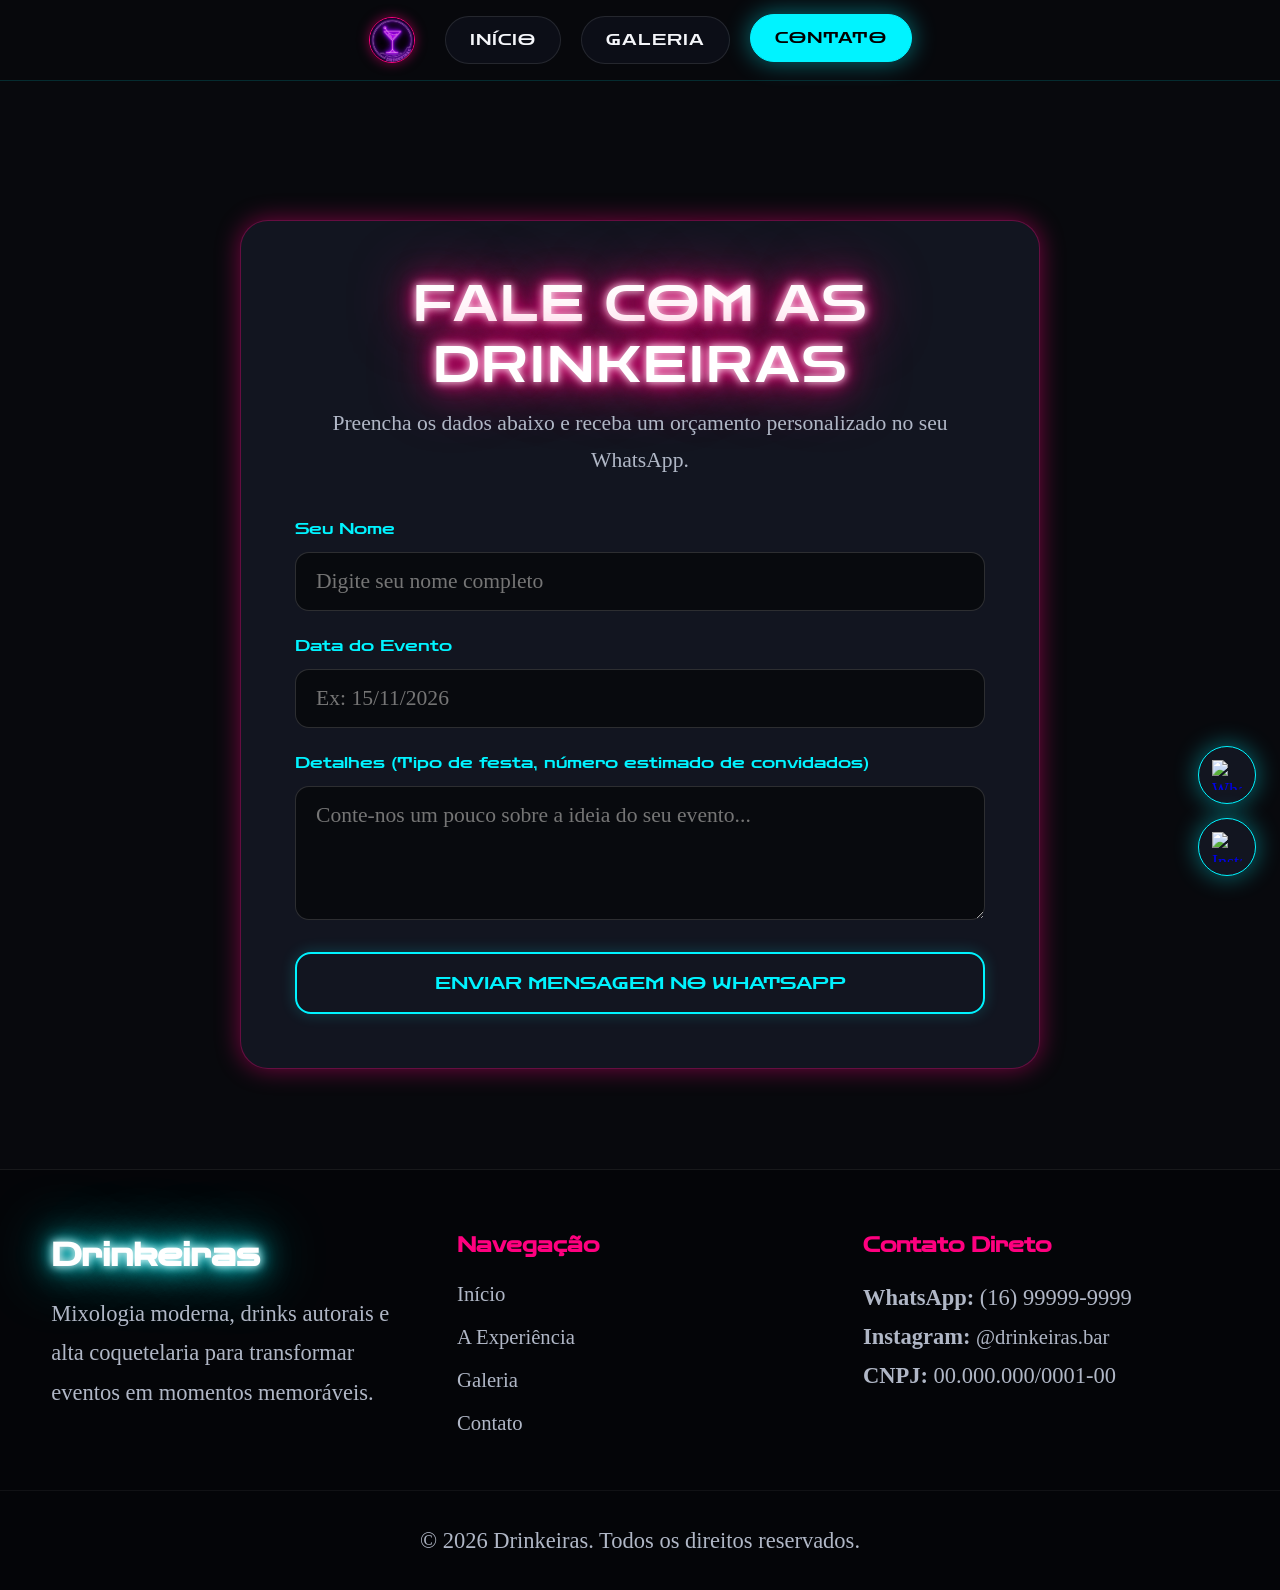
==== contato.html @ 31478d4f "v1" ====
<!DOCTYPE html>
<html lang="pt-BR">
<head>
  <meta charset="UTF-8" />
  <meta name="viewport" content="width=device-width, initial-scale=1.0" />
  <title>Contato | Drinkeiras</title>

  <!-- Google Fonts: Zen Dots + Outfit -->
  <link rel="preconnect" href="https://fonts.googleapis.com">
  <link rel="preconnect" href="https://fonts.gstatic.com" crossorigin>
  <link href="https://fonts.googleapis.com/css2?family=Outfit:wght@300;400;500;600;700;800;900&family=Zen+Dots&display=swap" rel="stylesheet">

  <link rel="stylesheet" href="style.css" />
</head>

<body class="contato-page">

<!-- NAVEGAÇÃO SUPERIOR COM LOGO -->
  <nav class="top-nav">
    <div class="nav-container">
      <a href="index.html#topo" class="nav-logo">
        <img src="images/logo.jpeg" alt="Logo Drinkeiras" class="logo-img-nav">
      </a>
      <a href="index.html#topo" class="nav-btn">Início</a>
      <a href="index.html#galeria" class="nav-btn">Galeria</a>
      <a href="contato.html" class="nav-btn active nav-btn-highlight">Contato</a>
    </div>
  </nav>

  <main class="contato-main">
    <section class="contact-section">
      <div class="container">
        
        <div class="contact-card reveal">
          <h1 class="neon-title neon-text-pink contact-title">Fale com as Drinkeiras</h1>
          <p class="contact-subtitle">
            Preencha os dados abaixo e receba um orçamento personalizado no seu WhatsApp.
          </p>

          <form id="contactForm" class="contact-form">
            <div class="form-field">
              <label for="nome">Seu Nome</label>
              <input type="text" id="nome" name="nome" placeholder="Digite seu nome completo" required>
            </div>

            <div class="form-field">
              <label for="data">Data do Evento</label>
              <input type="text" id="data" name="data" placeholder="Ex: 15/11/2026" required>
            </div>

            <div class="form-field">
              <label for="detalhes">Detalhes (Tipo de festa, número estimado de convidados)</label>
              <textarea id="detalhes" name="detalhes" rows="4" placeholder="Conte-nos um pouco sobre a ideia do seu evento..." required></textarea>
            </div>

            <button type="submit" class="neon-button">Enviar mensagem no WhatsApp</button>
          </form>
        </div>

      </div>
    </section>
  </main>

  <!-- FOOTER -->
  <footer class="site-footer">
    <div class="container footer-content">
      <div class="footer-brand">
        <h3 class="neon-text-cyan">Drinkeiras</h3>
        <p>Mixologia moderna, drinks autorais e alta coquetelaria para transformar eventos em momentos memoráveis.</p>
      </div>

      <div class="footer-links">
        <h4>Navegação</h4>
        <ul>
          <li><a href="index.html#topo">Início</a></li>
          <li><a href="index.html#experiencia">A Experiência</a></li>
          <li><a href="index.html#galeria">Galeria</a></li>
          <li><a href="contato.html">Contato</a></li>
        </ul>
      </div>

      <div class="footer-info">
        <h4>Contato Direto</h4>
        <p><strong>WhatsApp:</strong> (16) 99999-9999</p>
        <p><strong>Instagram:</strong> <a href="https://www.instagram.com/" target="_blank">@drinkeiras.bar</a></p>
        <p><strong>CNPJ:</strong> 00.000.000/0001-00</p>
      </div>
    </div>

    <div class="footer-bottom">
      <p>© 2026 Drinkeiras. Todos os direitos reservados.</p>
    </div>
  </footer>

  <!-- Botões Flutuantes -->
  <div class="floating-contact">
    <a href="https://wa.me/5516999999999" target="_blank" aria-label="WhatsApp" class="neon-float">
      <img src="images/whats.webp" alt="WhatsApp">
    </a>
    <a href="https://www.instagram.com/" target="_blank" aria-label="Instagram" class="neon-float">
      <img src="images/instagram.png" alt="Instagram">
    </a>
  </div>

  <script src="script.js" defer></script>
</body>
</html>
---- style.css ----
/* =========================================
   1. RESET E VARIÁVEIS DARK NEON
========================================= */
*, *::before, *::after {
  box-sizing: border-box;
  margin: 0;
  padding: 0;
}

html {
  scroll-behavior: smooth;
  font-size: 18px;
}

:root {
  --bg-dark: #08090d;
  --bg-card: #121520;
  --bg-card-hover: #1a1e2d;
  --text-main: #f5f6fa;
  --text-muted: #b0b7c6;
  --neon-cyan: #00f3ff;
  --neon-pink: #ff007f;
  --neon-purple: #9d00ff;
  --shadow-neon-cyan: 0 0 25px rgba(0, 243, 255, 0.45);
  --shadow-neon-pink: 0 0 25px rgba(255, 0, 127, 0.45);
  --radius: 22px;
  
  /* NOVAS FONTES DECLARADAS AQUI */
  --font-title: 'Zen Dots', cursive, sans-serif;
  --font-body: 'Slabo 13px', serif;
}

body {
  font-family: var(--font-body);
  color: var(--text-main);
  background-color: var(--bg-dark);
  line-height: 1.6;
  overflow-x: hidden;
}

/* =========================================
   2. PADRÃO NEON UNIFICADO
========================================= */
.nome {
  font-family: var(--font-title);
  font-size: clamp(1.5rem, 5vw, 8rem);
  font-weight: 500;
  line-height: 1.1;
  letter-spacing: 12px; /* Ajustado ligeiramente para caber melhor na Zen Dots */
  text-transform: uppercase;
}

.neon-text-cyan,
.neon-style-text {
  color: #fff;
  text-shadow: 
    0 0 8px #fff,
    0 0 16px var(--neon-cyan),
    0 0 32px var(--neon-cyan),
    0 0 64px var(--neon-cyan);
}

.neon-text-pink {
  color: #fff;
  text-shadow: 
    0 0 8px #fff,
    0 0 16px var(--neon-pink),
    0 0 32px var(--neon-pink),
    0 0 64px var(--neon-pink);
}

.neon-title {
  font-family: var(--font-title);
  font-weight: 500;
  font-size: clamp(1.8rem, 3.8vw, 3rem);
  line-height: 1.25;
  letter-spacing: 2px;
  text-transform: uppercase;
}

p {
  font-size: 1.25rem;
  color: var(--text-muted);
  line-height: 1.75;
}

/* =========================================
   3. BARRA SUPERIOR E BOTÕES ANIMADOS
========================================= */
.top-nav {
  position: fixed;
  top: 0;
  left: 0;
  width: 100%;
  z-index: 1000;
  background: rgba(8, 9, 13, 0.85);
  backdrop-filter: blur(14px);
  border-bottom: 1px solid rgba(0, 243, 255, 0.15);
  padding: 16px 0;
}

.nav-container {
  display: flex;
  justify-content: center;
  align-items: center;
  gap: 20px;
}

.nav-btn {
  position: relative;
  text-decoration: none;
  color: var(--text-main);
  font-family: var(--font-title);
  font-size: 0.9rem;
  text-transform: uppercase;
  letter-spacing: 1px;
  padding: 10px 24px;
  border-radius: 30px;
  border: 1px solid rgba(255, 255, 255, 0.1);
  background: rgba(18, 21, 32, 0.6);
  transition: all 0.4s cubic-bezier(0.25, 1, 0.5, 1);
}

.nav-btn:hover,
.nav-btn.active {
  color: #000;
  background: var(--neon-cyan);
  border-color: var(--neon-cyan);
  box-shadow: var(--shadow-neon-cyan);
  transform: translateY(-2px);
}

.nav-btn-highlight {
  border-color: var(--neon-pink);
}

.nav-btn-highlight:hover {
  background: var(--neon-pink);
  border-color: var(--neon-pink);
  box-shadow: var(--shadow-neon-pink);
}

/* =========================================
   4. HERO SECTION
========================================= */
.hero {
  position: relative;
  min-height: 100vh;
  width: 100%;
  display: flex;
  flex-direction: column;
  justify-content: center;
  align-items: center;
  padding: 140px 20px 80px;
  text-align: center;
}

.hero-bg {
  position: absolute;
  inset: 0;
  width: 100%;
  height: 100%;
  object-fit: cover;
  object-position: center;
  z-index: 0;
  filter: brightness(0.4) contrast(1.15);
}

.hero::after {
  content: "";
  position: absolute;
  inset: 0;
  z-index: 1;
  background: radial-gradient(circle, rgba(8, 9, 13, 0.2) 0%, rgba(8, 9, 13, 0.85) 80%, rgba(8, 9, 13, 1) 100%);
}

.hero-content {
  position: relative;
  z-index: 2;
  max-width: 950px;
  display: flex;
  flex-direction: column;
  align-items: center;
  gap: 20px;
}

.subtitulo-hero {
  font-family: var(--font-title);
  font-size: clamp(0.85rem, 1.6vw, 1.1rem);
  letter-spacing: 3px;
  margin-top: -10px;
}

.sobre-box p {
  font-size: clamp(1.2rem, 1.6vw, 1.4rem);
  max-width: 720px;
  color: #e0e6f0;
  margin: 0 auto;
}

/* =========================================
   5. CONTAINERS & CARDS INTERATIVOS (TILT 3D)
========================================= */
.container {
  width: min(1200px, 92vw);
  margin: 0 auto;
}

.story-block {
  padding: clamp(70px, 9vw, 120px) 0;
}

.story-grid {
  display: grid;
  grid-template-columns: 1fr 1fr;
  gap: clamp(30px, 5vw, 80px);
  align-items: center;
}

.drink-card {
  position: relative;
  margin: 0;
  border-radius: var(--radius);
  overflow: hidden;
  background: var(--bg-card);
  border: 2px solid rgba(0, 243, 255, 0.25);
  box-shadow: 0 15px 35px rgba(0,0,0,0.6);
  perspective: 1000px;
  transform-style: preserve-3d;
  transition: transform 0.5s cubic-bezier(0.2, 0.8, 0.2, 1), border-color 0.4s ease, box-shadow 0.4s ease;
}

.drink-zoom {
  width: 100%;
  display: block;
  aspect-ratio: 4 / 3;
  object-fit: cover;
  transition: transform 0.6s cubic-bezier(0.2, 0.8, 0.2, 1), filter 0.6s ease;
}

.drink-card:hover {
  border-color: var(--neon-cyan);
  box-shadow: 
    0 0 30px rgba(0, 243, 255, 0.5), 
    0 0 60px rgba(255, 0, 127, 0.25),
    0 20px 40px rgba(0,0,0,0.8);
  transform: translateY(-12px) scale(1.02) rotateX(2deg) rotateY(-2deg);
}

.drink-card:hover .drink-zoom {
  transform: scale(1.15) rotate(1deg);
  filter: brightness(1.2) contrast(1.1);
}

.story-text {
  background: var(--bg-card);
  border: 1px solid rgba(255, 255, 255, 0.08);
  border-radius: var(--radius);
  padding: clamp(30px, 4vw, 50px);
  box-shadow: 0 20px 40px rgba(0,0,0,0.5);
}

.story-text h2 { margin-bottom: 18px; }

/* =========================================
   6. GALERIA
========================================= */
.galeria-section {
  padding: clamp(80px, 10vw, 130px) 0;
  background: rgba(12, 14, 22, 0.7);
}

.text-center { text-align: center; }

.secao-subtitulo {
  font-size: 1.25rem;
  max-width: 680px;
  margin: 14px auto 40px;
}

.galeria-filtros {
  display: flex;
  justify-content: center;
  gap: 16px;
  margin-bottom: 50px;
  flex-wrap: wrap;
}

.filtro-btn {
  background: rgba(255, 255, 255, 0.05);
  border: 1.5px solid rgba(255, 255, 255, 0.2);
  color: var(--text-main);
  padding: 14px 32px;
  border-radius: 40px;
  font-family: var(--font-title);
  font-size: 0.85rem;
  cursor: pointer;
  transition: all 0.3s ease;
}

.filtro-btn:hover,
.filtro-btn.active {
  background: var(--neon-cyan);
  color: #000;
  border-color: var(--neon-cyan);
  box-shadow: var(--shadow-neon-cyan);
}

.galeria-grid {
  display: grid;
  grid-template-columns: repeat(auto-fill, minmax(320px, 1fr));
  gap: 28px;
}

.galeria-item { transition: opacity 0.4s ease, transform 0.4s ease; }
.galeria-item.hide { display: none; }

.galeria-overlay {
  position: absolute;
  inset: 0;
  background: linear-gradient(to top, rgba(8, 9, 13, 0.95) 0%, rgba(8, 9, 13, 0.2) 70%);
  display: flex;
  flex-direction: column;
  justify-content: flex-end;
  padding: 24px;
  opacity: 0;
  transition: opacity 0.35s ease;
  pointer-events: none;
}

.drink-card:hover .galeria-overlay { opacity: 1; }

.categoria-tag {
  color: var(--neon-pink);
  font-family: var(--font-title);
  font-size: 0.75rem;
  text-transform: uppercase;
}

.galeria-overlay h3 {
  font-family: var(--font-title);
  font-size: 1rem;
  margin-top: 4px;
}

/* =========================================
   7. BANNER E CONTATO
========================================= */
.info-fixed {
  padding: clamp(90px, 10vw, 140px) 0;
  background: linear-gradient(135deg, rgba(157, 0, 255, 0.18), rgba(0, 243, 255, 0.18));
  border-top: 1px solid rgba(0, 243, 255, 0.4);
  border-bottom: 1px solid rgba(255, 0, 127, 0.4);
}

.info-card {
  text-align: center;
  background: rgba(18, 21, 32, 0.9);
  backdrop-filter: blur(12px);
  padding: clamp(36px, 5vw, 60px);
  border-radius: 28px;
  border: 1px solid rgba(255, 255, 255, 0.1);
  box-shadow: 0 20px 50px rgba(0,0,0,0.6);
}

.inline-btn {
  display: inline-block;
  text-decoration: none;
  margin-top: 24px;
}

.contato-main { padding-top: 120px; }
.contact-section { padding: clamp(60px, 8vw, 100px) 0; }

.contact-card {
  max-width: 800px;
  margin: 0 auto;
  background: var(--bg-card);
  border: 1.5px solid rgba(255, 0, 127, 0.35);
  border-radius: 28px;
  padding: clamp(32px, 5vw, 54px);
  box-shadow: var(--shadow-neon-pink);
}

.contact-title { text-align: center; margin-bottom: 8px; }
.contact-subtitle { text-align: center; margin-bottom: 36px; font-size: 1.2rem; }

.contact-form {
  display: flex;
  flex-direction: column;
  gap: 22px;
}

.form-field {
  display: flex;
  flex-direction: column;
  gap: 10px;
}

.form-field label {
  color: var(--neon-cyan);
  font-family: var(--font-title);
  font-size: 0.9rem;
}

.form-field input,
.form-field textarea {
  background: rgba(8, 9, 13, 0.9);
  border: 1.5px solid rgba(255, 255, 255, 0.15);
  color: #fff;
  border-radius: 14px;
  padding: 16px 20px;
  font-family: var(--font-body);
  font-size: 1.2rem;
  outline: none;
  transition: all 0.3s ease;
}

.form-field input:focus,
.form-field textarea:focus {
  border-color: var(--neon-cyan);
  box-shadow: 0 0 15px rgba(0, 243, 255, 0.35);
}

.neon-button {
  margin-top: 10px;
  padding: 18px 28px;
  background: transparent;
  color: var(--neon-cyan);
  border: 2px solid var(--neon-cyan);
  border-radius: 16px;
  font-family: var(--font-title);
  font-size: 1rem;
  text-transform: uppercase;
  cursor: pointer;
  transition: all 0.3s ease;
  box-shadow: 0 0 15px rgba(0, 243, 255, 0.2);
}

.neon-button:hover {
  background: var(--neon-cyan);
  color: #000;
  box-shadow: var(--shadow-neon-cyan);
  transform: translateY(-3px);
}

/* =========================================
   8. FOOTER E FLUTUANTES
========================================= */
.site-footer {
  background: #040508;
  padding: 60px 0 30px;
  border-top: 1px solid rgba(255, 255, 255, 0.08);
}

.footer-content {
  display: grid;
  grid-template-columns: repeat(auto-fit, minmax(240px, 1fr));
  gap: 40px;
  margin-bottom: 40px;
}

.footer-brand h3 {
  font-family: var(--font-title);
  font-size: 1.8rem;
  margin-bottom: 12px;
}

.footer-links h4,
.footer-info h4 {
  font-family: var(--font-title);
  color: var(--neon-pink);
  font-size: 1.1rem;
  margin-bottom: 16px;
}

.footer-links ul { list-style: none; }
.footer-links li { margin-bottom: 10px; }

.footer-links a,
.footer-info a {
  color: var(--text-muted);
  text-decoration: none;
  font-size: 1.15rem;
  transition: color 0.2s ease;
}

.footer-links a:hover,
.footer-info a:hover { color: var(--neon-cyan); }

.footer-bottom {
  text-align: center;
  padding-top: 30px;
  border-top: 1px solid rgba(255, 255, 255, 0.05);
}

.floating-contact {
  position: fixed;
  bottom: 24px;
  right: 24px;
  display: flex;
  flex-direction: column;
  gap: 14px;
  z-index: 99;
}

.neon-float {
  width: 58px;
  height: 58px;
  background: var(--bg-card);
  border: 1.5px solid var(--neon-cyan);
  border-radius: 50%;
  display: flex;
  align-items: center;
  justify-content: center;
  box-shadow: var(--shadow-neon-cyan);
  transition: transform 0.3s ease;
}

.neon-float:hover { transform: scale(1.12); }

.neon-float img {
  width: 30px;
  height: 30px;
  object-fit: contain;
}

/* =========================================
   9. ANIMAÇÕES & RESPONSIVO
========================================= */
.reveal {
  opacity: 0;
  transform: translateY(35px);
  transition: opacity 0.8s ease, transform 0.8s ease;
}

.reveal.is-visible {
  opacity: 1;
  transform: translateY(0);
}
/* =========================================
   ESTILOS DO LOGO (MARCA REGISTRADA)
========================================= */

/* Logo na Barra de Navegação */
.nav-logo {
  display: flex;
  align-items: center;
  text-decoration: none;
  margin-right: 10px;
}

.logo-img-nav {
  width: 46px;
  height: 46px;
  border-radius: 50%;
  object-fit: cover;
  border: 1.5px solid var(--neon-pink);
  box-shadow: 0 0 12px rgba(255, 0, 127, 0.5);
  transition: transform 0.3s ease, box-shadow 0.3s ease;
}

.nav-logo:hover .logo-img-nav {
  transform: scale(1.1) rotate(5deg);
  box-shadow: 0 0 20px rgba(255, 0, 127, 0.8), 0 0 30px rgba(0, 243, 255, 0.4);
}

/* Logo no Centro da Hero Section */
.hero-logo-wrap {
  margin-bottom: 5px;
}

.logo-img-hero {
  width: 140px;
  height: 140px;
  border-radius: 50%;
  object-fit: cover;
  border: 2px solid var(--neon-pink);
  box-shadow: 
    0 0 20px rgba(255, 0, 127, 0.6),
    0 0 40px rgba(255, 0, 127, 0.3),
    0 0 60px rgba(0, 243, 255, 0.2);
  transition: transform 0.5s ease, box-shadow 0.5s ease;
}

.logo-img-hero:hover {
  transform: scale(1.08) rotate(-3deg);
  box-shadow: 
    0 0 30px rgba(255, 0, 127, 0.9),
    0 0 60px rgba(0, 243, 255, 0.6);
}

/* Estilização da Foto de Equipe em Ação */
.story-image img[src*="equipe"] {
  object-fit: cover;
  object-position: center 50%; /* Foca na altura dos rostos e balcão */
  filter: contrast(1.1) brightness(1.05); /* Melhora a definição e a luz */
}

/* Ajuste Responsivo do Logo no Mobile */
@media (max-width: 600px) {
  .logo-img-nav {
    width: 38px;
    height: 38px;
  }

  .logo-img-hero {
    width: 100px;
    height: 100px;
  }
}

@media (max-width: 900px) {
  .story-grid { grid-template-columns: 1fr; }
}

@media (max-width: 600px) {
  html { font-size: 16px; }
  .nav-container { gap: 10px; }
  .nav-btn { padding: 8px 16px; font-size: 0.75rem; }
  .nome { letter-spacing: 4px; }
  .floating-contact { bottom: 16px; right: 16px; }
}
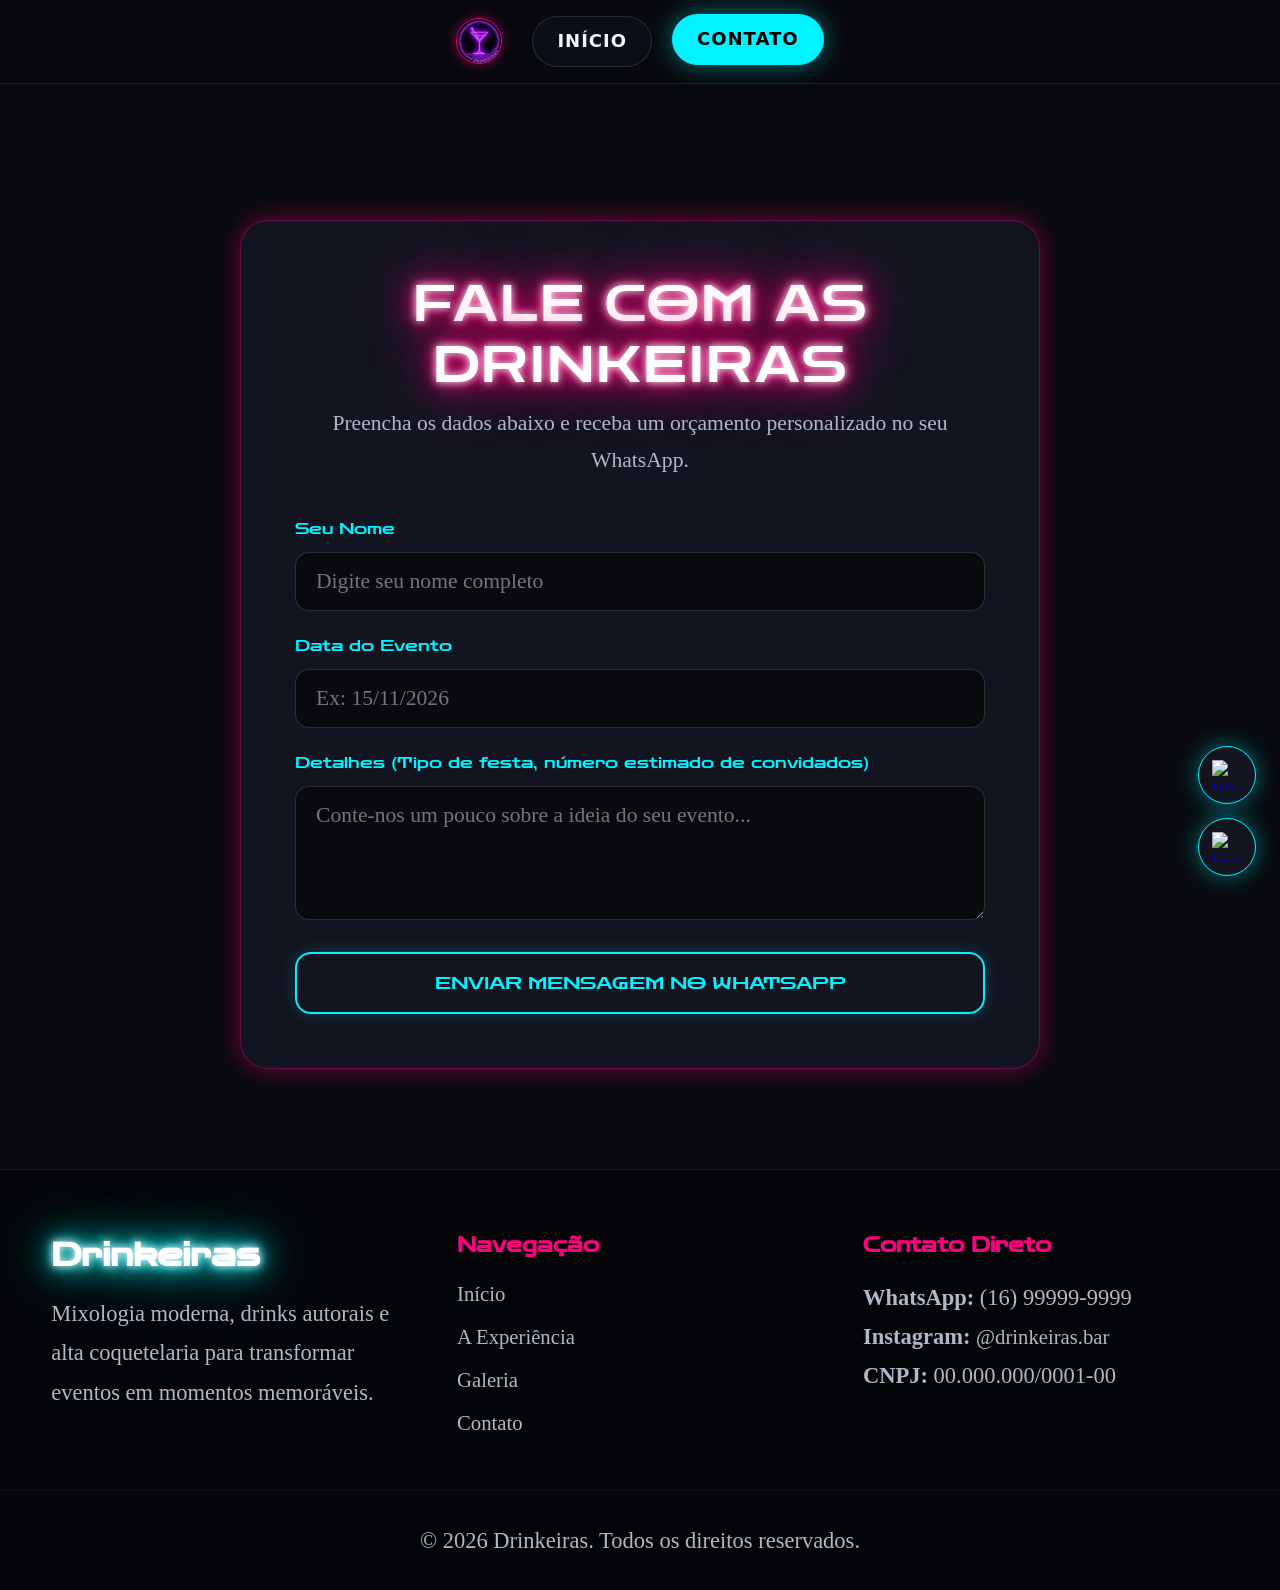
==== commit 37c6f846: "v2" ====
--- a/contato.html
+++ b/contato.html
@@ -22,7 +22,7 @@
         <img src="images/logo.jpeg" alt="Logo Drinkeiras" class="logo-img-nav">
       </a>
       <a href="index.html#topo" class="nav-btn">Início</a>
-      <a href="index.html#galeria" class="nav-btn">Galeria</a>
+      
       <a href="contato.html" class="nav-btn active nav-btn-highlight">Contato</a>
     </div>
   </nav>
--- a/style.css
+++ b/style.css
@@ -106,17 +106,22 @@
   gap: 20px;
 }
 
+/* Botões do Menu Superior (Fonte Padrão e Limpa) */
 .nav-btn {
   position: relative;
   text-decoration: none;
   color: var(--text-main);
-  font-family: var(--font-title);
-  font-size: 0.9rem;
+  
+  /* Fonte Padrão de Sistema (Clean & Legível) */
+  font-family: system-ui, -apple-system, 'Segoe UI', Roboto, Helvetica, Arial, sans-serif;
+  font-weight: 600;
+  font-size: 1rem;
   text-transform: uppercase;
   letter-spacing: 1px;
+  
   padding: 10px 24px;
   border-radius: 30px;
-  border: 1px solid rgba(255, 255, 255, 0.1);
+  border: 1px solid rgba(255, 255, 255, 0.12);
   background: rgba(18, 21, 32, 0.6);
   transition: all 0.4s cubic-bezier(0.25, 1, 0.5, 1);
 }
@@ -124,6 +129,7 @@
 .nav-btn:hover,
 .nav-btn.active {
   color: #000;
+  font-weight: 700;
   background: var(--neon-cyan);
   border-color: var(--neon-cyan);
   box-shadow: var(--shadow-neon-cyan);
@@ -160,10 +166,10 @@
   inset: 0;
   width: 100%;
   height: 100%;
-  object-fit: cover;
+  object-fit: cover; /* Garante que preencha sem distorcer */
   object-position: center;
+  filter: brightness(0.35) contrast(1.15); /* Escurece para dar contraste ao neon */
   z-index: 0;
-  filter: brightness(0.4) contrast(1.15);
 }
 
 .hero::after {
@@ -597,6 +603,53 @@
   filter: contrast(1.1) brightness(1.05); /* Melhora a definição e a luz */
 }
 
+/* Container fixo para os raios de fundo */
+.neon-rays-container {
+  position: fixed;
+  inset: 0;
+  pointer-events: none;
+  z-index: 0;
+  overflow: hidden;
+}
+
+/* Estilo base dos raios neon */
+.neon-ray {
+  position: absolute;
+  height: 2px;
+  width: 60vw;
+  border-radius: 999px;
+  opacity: 0.6;
+  filter: blur(1px);
+  will-change: transform;
+}
+
+/* Raio 1: Ciano no topo */
+.ray-1 {
+  top: 20%;
+  left: -20%;
+  background: linear-gradient(90deg, transparent, var(--neon-cyan), transparent);
+  box-shadow: 0 0 15px var(--neon-cyan);
+  transform: rotate(-35deg);
+}
+
+/* Raio 2: Magenta no meio */
+.ray-2 {
+  top: 55%;
+  right: -20%;
+  background: linear-gradient(90deg, transparent, var(--neon-pink), transparent);
+  box-shadow: 0 0 15px var(--neon-pink);
+  transform: rotate(-35deg);
+}
+
+/* Raio 3: Ciano/Roxo na parte inferior */
+.ray-3 {
+  top: 80%;
+  left: -10%;
+  background: linear-gradient(90deg, transparent, var(--neon-purple), transparent);
+  box-shadow: 0 0 15px var(--neon-purple);
+  transform: rotate(-35deg);
+}
+
 /* Ajuste Responsivo do Logo no Mobile */
 @media (max-width: 600px) {
   .logo-img-nav {
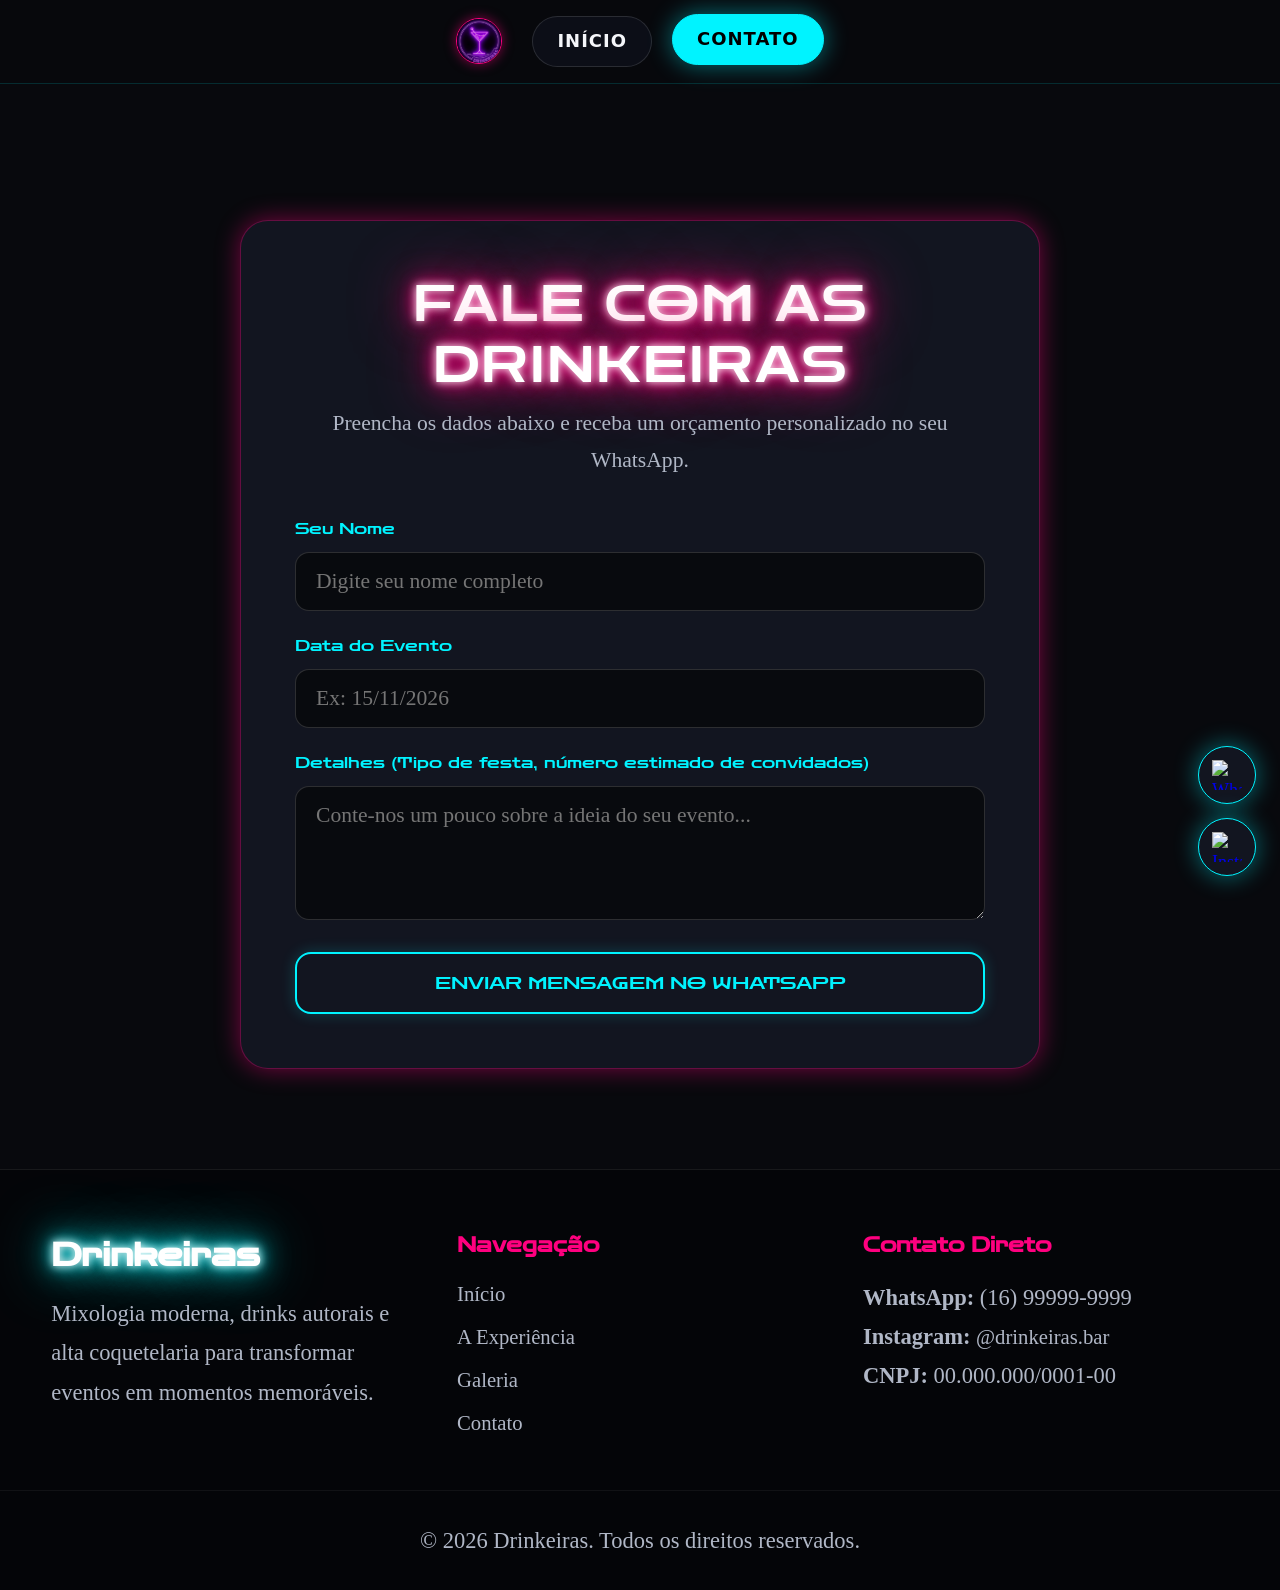
==== commit 8f3dc9ee: "v3" ====
--- a/contato.html
+++ b/contato.html
@@ -14,6 +14,7 @@
 </head>
 
 <body class="contato-page">
+  <div class="neon-curtain"></div>
 
 <!-- NAVEGAÇÃO SUPERIOR COM LOGO -->
   <nav class="top-nav">
--- a/style.css
+++ b/style.css
@@ -1,3 +1,102 @@
+/* =========================================
+   EFEITO CORTINA NEON (PAGE TRANSITION)
+========================================= */
+/* Borda/Faixa neon brilhante que cruza a tela */
+
+::view-transition-old(root) {
+  animation: slideOutLeft 0.4s cubic-bezier(0.7, 0, 0.3, 1) forwards;
+}
+
+::view-transition-new(root) {
+  animation: slideInRight 0.4s cubic-bezier(0.7, 0, 0.3, 1) forwards;
+  box-shadow: -15px 0 35px var(--neon-cyan), -30px 0 60px var(--neon-pink);
+}
+
+@keyframes slideOutLeft {
+  from { transform: translateX(0); }
+  to { transform: translateX(-100%); }
+}
+
+@keyframes slideInRight {
+  from { transform: translateX(100%); }
+  to { transform: translateX(0); }
+}
+
+/* Ativa a transição entre navegações de páginas diferentes */
+@view-transition {
+  navigation: auto;
+}
+
+/* Personaliza a animação de entrada e saída da tela */
+::view-transition-old(root) {
+  animation: fadeOut 0.3s ease-out forwards;
+}
+
+::view-transition-new(root) {
+  animation: fadeIn 0.4s ease-in forwards;
+}
+
+@keyframes fadeOut {
+  from { opacity: 1; transform: scale(1); }
+  to { opacity: 0; transform: scale(0.98); }
+}
+
+@keyframes fadeIn {
+  from { opacity: 0; transform: scale(1.02); }
+  to { opacity: 1; transform: scale(1); }
+}
+/* Nome de transição único para o logo */
+/* Mapeia o logo para o motor de View Transition */
+.logo-img-nav {
+  view-transition-name: main-brand-logo;
+  contain: layout;
+}
+/* Cortina Neon de Transição */
+/* Previne barras de rolagem indesejadas na transição */
+body {
+  overflow-x: hidden;
+}
+
+/* =========================================
+   CORTINA NEON DIRECIAL (CORRIGIDO)
+========================================= */
+.neon-curtain {
+  position: fixed;
+  top: 0;
+  width: 100vw;
+  height: 100vh;
+  background: #08090d; /* Fundo escuro do site */
+  z-index: 99999;
+  pointer-events: none;
+  display: none; /* Escondido por padrão para não cobrir a tela */
+  transition: transform 0.38s cubic-bezier(0.7, 0, 0.3, 1);
+}
+
+/* Avançando (Direita -> Esquerda): Início para Contato */
+.neon-curtain.to-left {
+  display: block;
+  left: 100%; /* Começa escondido do lado direito */
+  border-left: 4px solid var(--neon-pink);
+  box-shadow: -15px 0 40px var(--neon-pink), -30px 0 70px var(--neon-cyan);
+}
+
+.neon-curtain.to-left.active {
+  transform: translateX(-100%);
+}
+
+/* Voltando (Esquerda -> Direita): Contato para Início */
+.neon-curtain.to-right {
+  display: block;
+  left: -100%; /* Começa escondido do lado esquerdo */
+  border-right: 4px solid var(--neon-cyan);
+  box-shadow: 15px 0 40px var(--neon-cyan), 30px 0 70px var(--neon-pink);
+}
+
+.neon-curtain.to-right.active {
+  transform: translateX(100%);
+}
+
+
 /* =========================================
    1. RESET E VARIÁVEIS DARK NEON
 ========================================= */
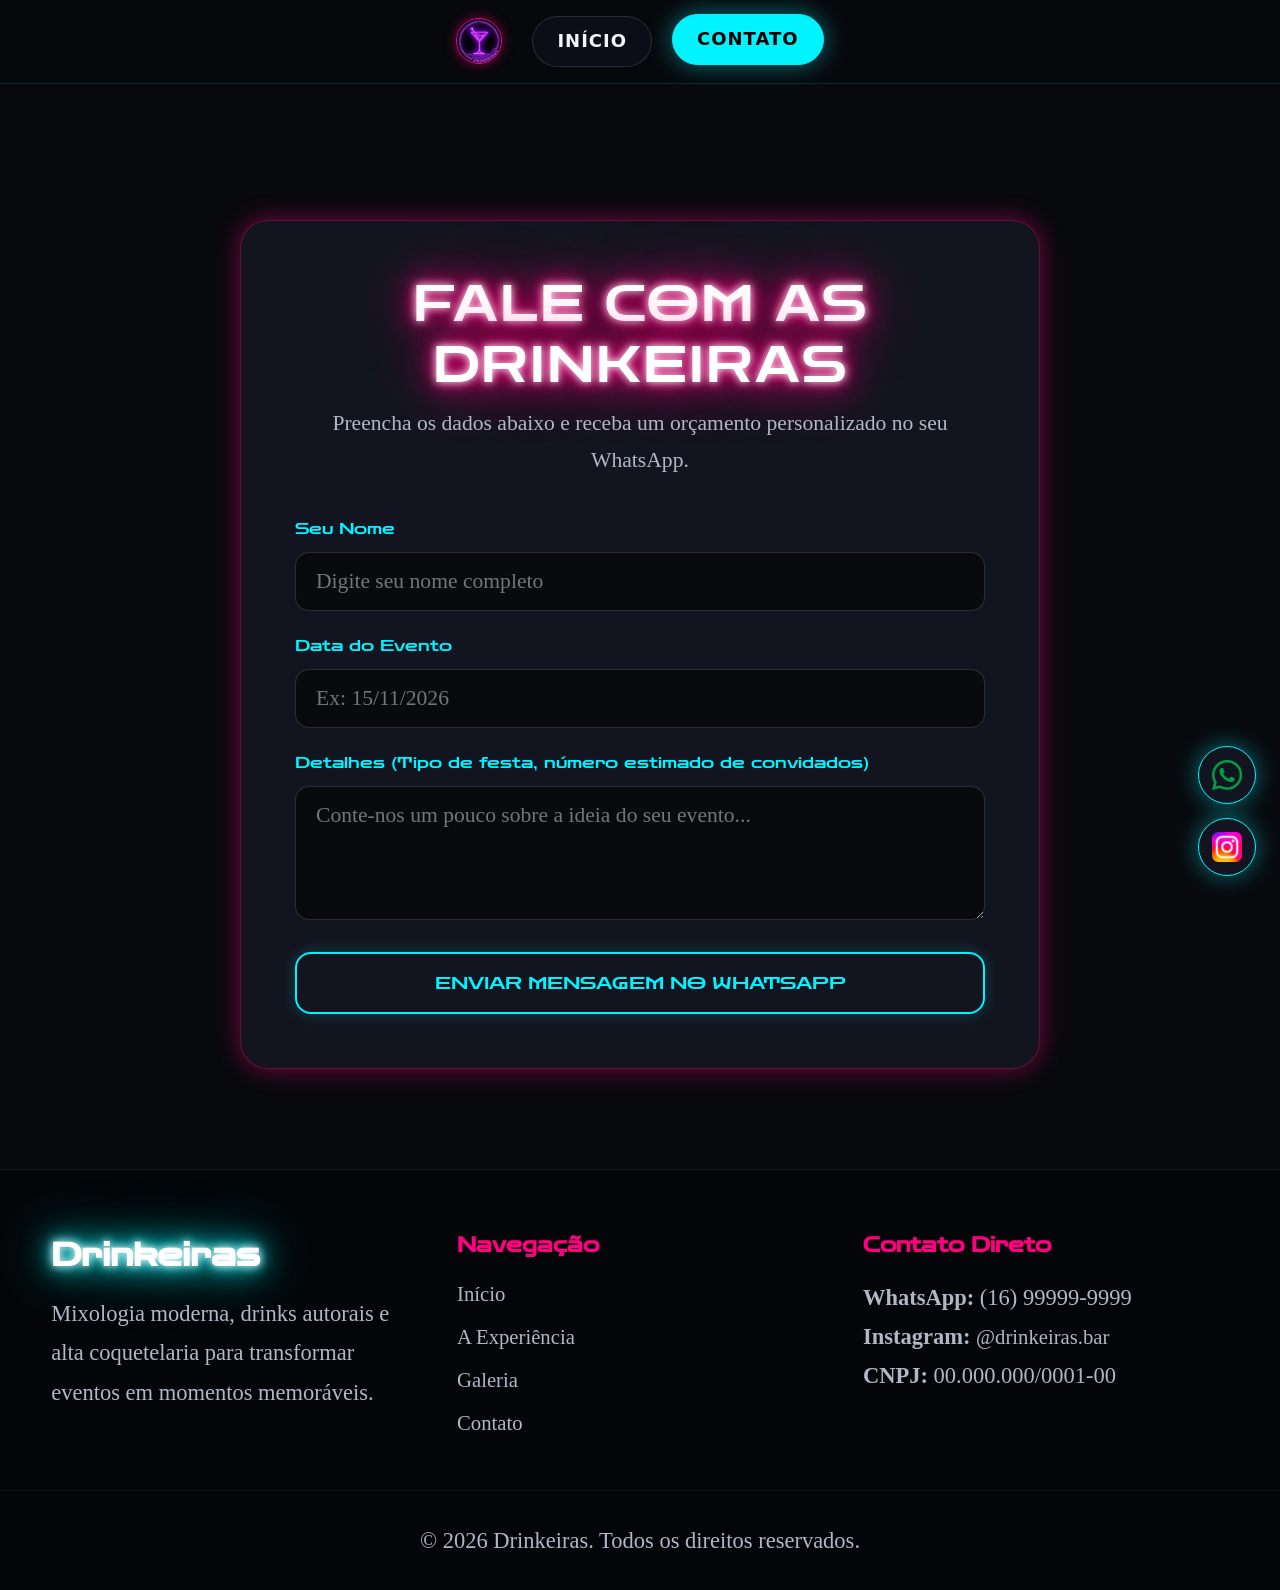
==== commit 26952116: "v3.2" ====
--- a/contato.html
+++ b/contato.html
@@ -83,7 +83,7 @@
       <div class="footer-info">
         <h4>Contato Direto</h4>
         <p><strong>WhatsApp:</strong> (16) 99999-9999</p>
-        <p><strong>Instagram:</strong> <a href="https://www.instagram.com/" target="_blank">@drinkeiras.bar</a></p>
+        <p><strong>Instagram:</strong> <a href="https://www.instagram.com/drinkeiras.bar/" target="_blank">@drinkeiras.bar</a></p>
         <p><strong>CNPJ:</strong> 00.000.000/0001-00</p>
       </div>
     </div>
@@ -95,10 +95,10 @@
 
   <!-- Botões Flutuantes -->
   <div class="floating-contact">
-    <a href="https://wa.me/5516999999999" target="_blank" aria-label="WhatsApp" class="neon-float">
+    <a href="https://wa.me/5516993892832" target="_blank" aria-label="WhatsApp" class="neon-float">
       <img src="images/whats.webp" alt="WhatsApp">
     </a>
-    <a href="https://www.instagram.com/" target="_blank" aria-label="Instagram" class="neon-float">
+    <a href="https://www.instagram.com/drinkeiras.bar/" target="_blank" aria-label="Instagram" class="neon-float">
       <img src="images/instagram.png" alt="Instagram">
     </a>
   </div>
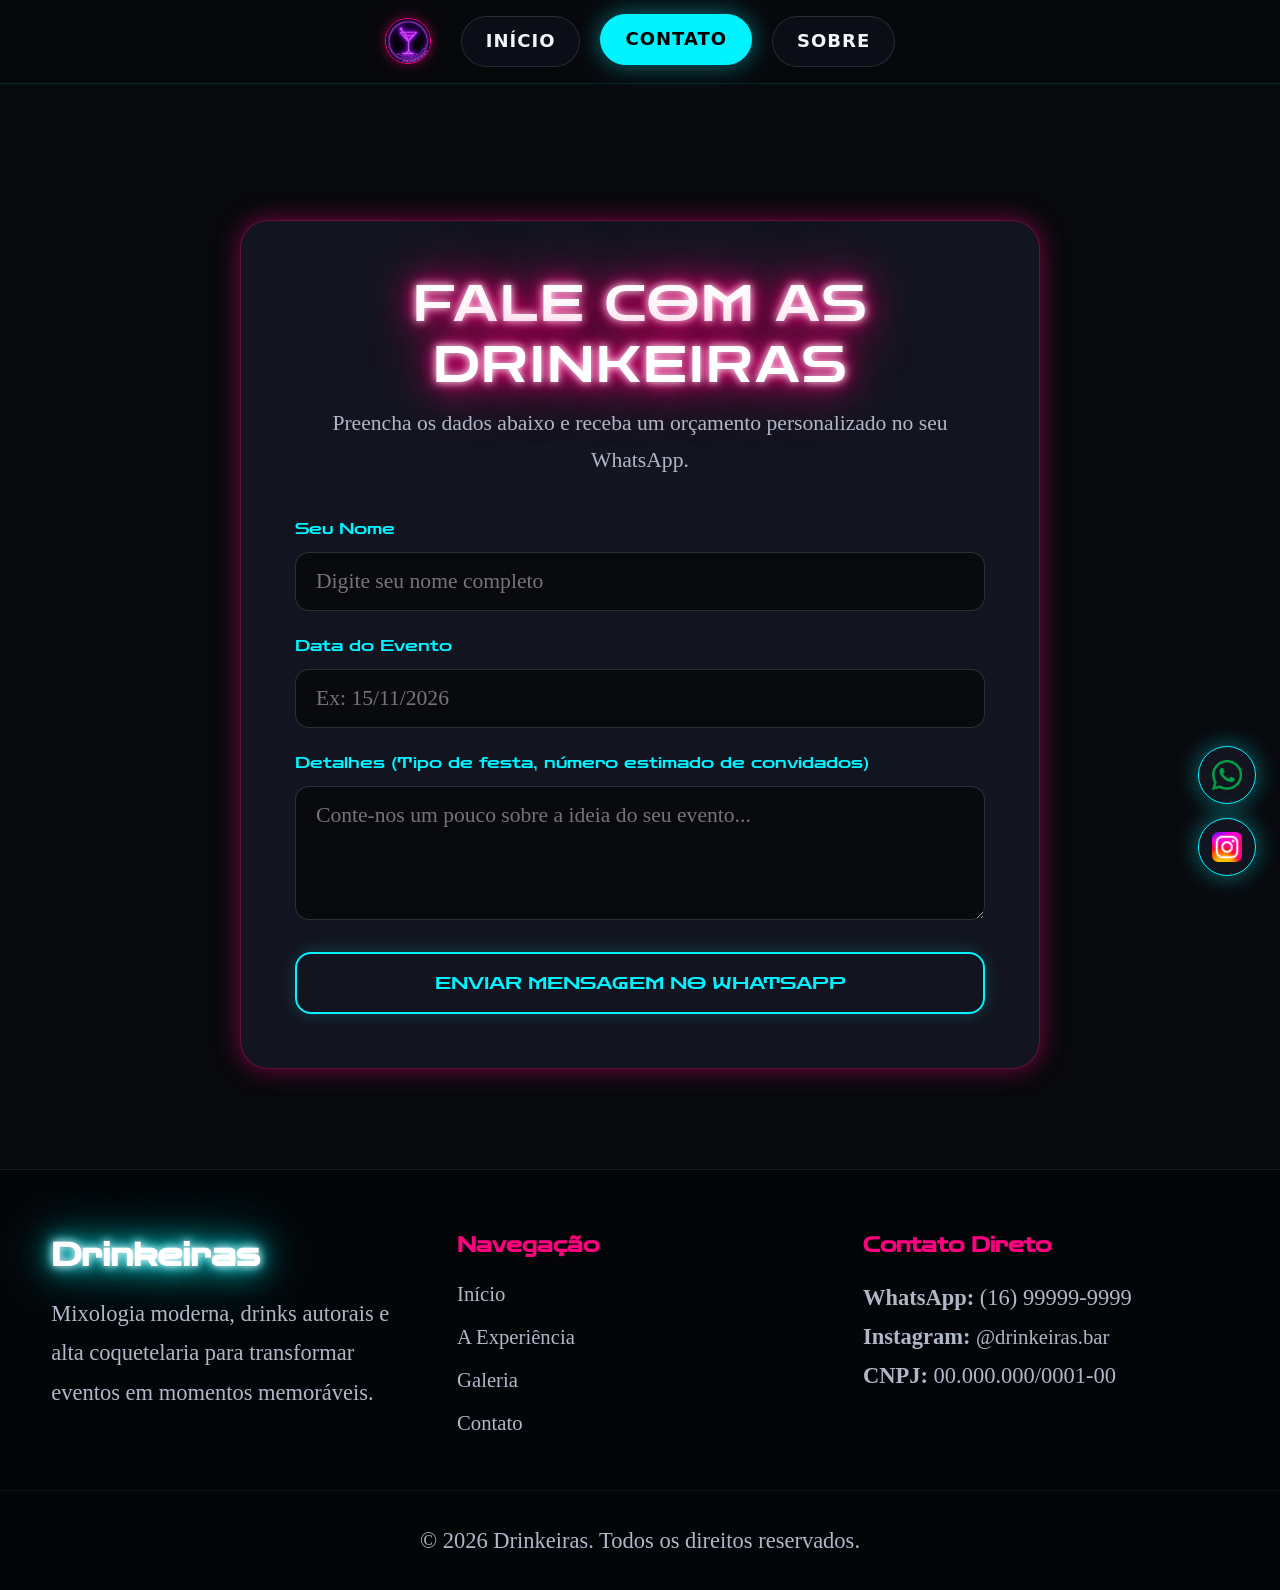
==== commit 00f421d3: "sobre.html adicionado" ====
--- a/contato.html
+++ b/contato.html
@@ -17,16 +17,16 @@
   <div class="neon-curtain"></div>
 
 <!-- NAVEGAÇÃO SUPERIOR COM LOGO -->
-  <nav class="top-nav">
-    <div class="nav-container">
-      <a href="index.html#topo" class="nav-logo">
-        <img src="images/logo.jpeg" alt="Logo Drinkeiras" class="logo-img-nav">
-      </a>
-      <a href="index.html#topo" class="nav-btn">Início</a>
-      
-      <a href="contato.html" class="nav-btn active nav-btn-highlight">Contato</a>
-    </div>
-  </nav>
+<nav class="top-nav">
+  <div class="nav-container">
+    <a href="index.html#topo" class="nav-logo">
+      <img src="images/logo.jpeg" alt="Logo Drinkeiras" class="logo-img-nav">
+    </a>
+    <a href="index.html#topo" class="nav-btn">Início</a>
+    <a href="contato.html" class="nav-btn active nav-btn-highlight">Contato</a>
+    <a href="sobre.html" class="nav-btn">Sobre</a>
+  </div>
+</nav>
 
   <main class="contato-main">
     <section class="contact-section">
--- a/style.css
+++ b/style.css
@@ -772,4 +772,47 @@
   .nav-btn { padding: 8px 16px; font-size: 0.75rem; }
   .nome { letter-spacing: 4px; }
   .floating-contact { bottom: 16px; right: 16px; }
+}
+
+/* Espaçamento da página Sobre */
+.sobre-main {
+  padding-top: 100px;
+}
+
+.sobre-section {
+  padding-top: 60px;
+}
+
+.mixologia-section {
+  padding-bottom: 80px;
+}
+
+/* Estilização da Página Sobre (Sem Imagens) */
+.sobre-main {
+  padding-top: 130px;
+  padding-bottom: 80px;
+}
+
+.sobre-content-card {
+  max-width: 900px;
+  margin: 0 auto;
+  background: var(--bg-card);
+  border: 1px solid rgba(255, 255, 255, 0.08);
+  border-radius: 28px;
+  padding: clamp(32px, 5vw, 54px);
+  box-shadow: 0 20px 40px rgba(0, 0, 0, 0.5);
+}
+
+.sobre-text-body {
+  margin-top: 24px;
+  display: flex;
+  flex-direction: column;
+  gap: 16px;
+  text-align: center;
+}
+
+.sobre-text-body p {
+  color: #e0e6f0;
+  font-size: 1.25rem;
+  line-height: 1.8;
 }
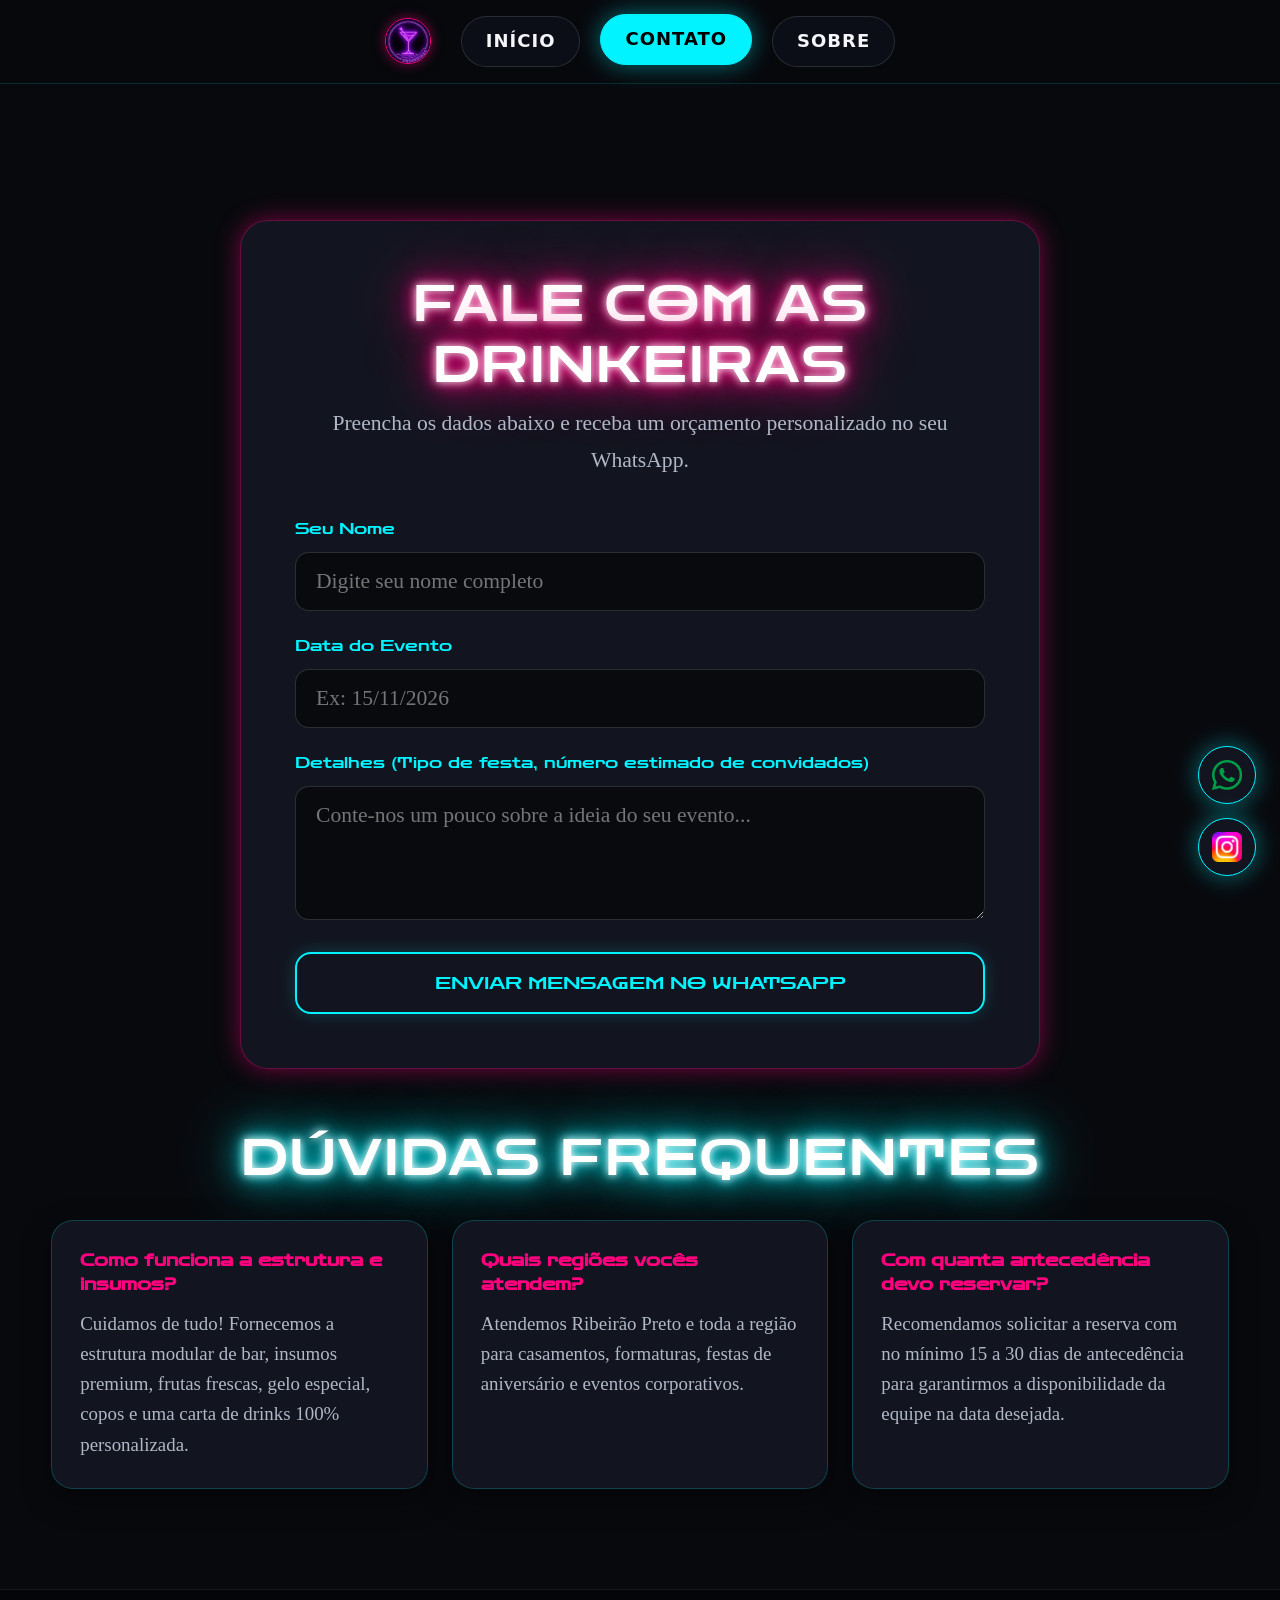
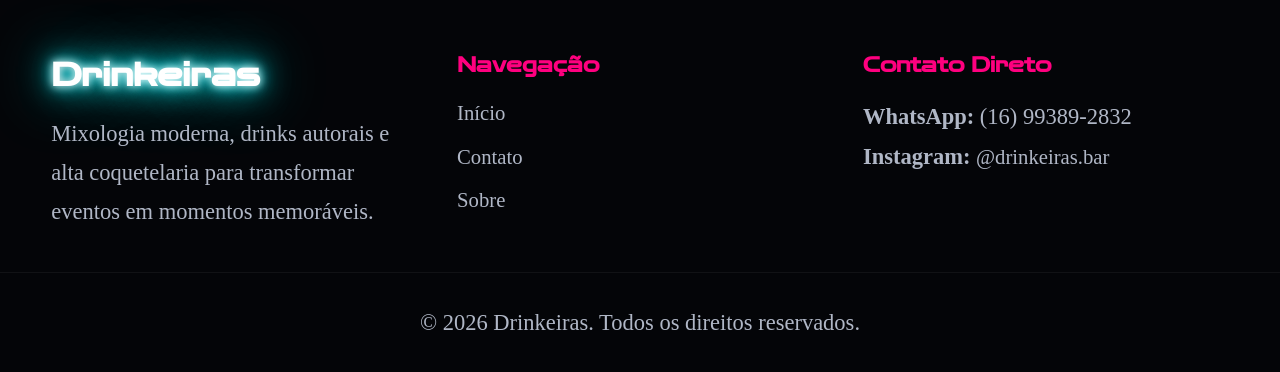
==== commit 731c0f4c: "finalV 0.1" ====
--- a/contato.html
+++ b/contato.html
@@ -4,6 +4,7 @@
   <meta charset="UTF-8" />
   <meta name="viewport" content="width=device-width, initial-scale=1.0" />
   <title>Contato | Drinkeiras</title>
+  <link rel="shortcut icon" href="images/logo.jpeg" type="image/x-icon">
 
   <!-- Google Fonts: Zen Dots + Outfit -->
   <link rel="preconnect" href="https://fonts.googleapis.com">
@@ -16,22 +17,23 @@
 <body class="contato-page">
   <div class="neon-curtain"></div>
 
-<!-- NAVEGAÇÃO SUPERIOR COM LOGO -->
-<nav class="top-nav">
-  <div class="nav-container">
-    <a href="index.html#topo" class="nav-logo">
-      <img src="images/logo.jpeg" alt="Logo Drinkeiras" class="logo-img-nav">
-    </a>
-    <a href="index.html#topo" class="nav-btn">Início</a>
-    <a href="contato.html" class="nav-btn active nav-btn-highlight">Contato</a>
-    <a href="sobre.html" class="nav-btn">Sobre</a>
-  </div>
-</nav>
+  <!-- NAVEGAÇÃO SUPERIOR -->
+  <nav class="top-nav">
+    <div class="nav-container">
+      <a href="index.html#topo" class="nav-logo">
+        <img src="images/logo.jpeg" alt="Logo Drinkeiras" class="logo-img-nav">
+      </a>
+      <a href="index.html#topo" class="nav-btn">Início</a>
+      <a href="contato.html" class="nav-btn active nav-btn-highlight">Contato</a>
+      <a href="sobre.html" class="nav-btn">Sobre</a>
+    </div>
+  </nav>
 
   <main class="contato-main">
     <section class="contact-section">
       <div class="container">
         
+        <!-- CARD DO FORMULÁRIO -->
         <div class="contact-card reveal">
           <h1 class="neon-title neon-text-pink contact-title">Fale com as Drinkeiras</h1>
           <p class="contact-subtitle">
@@ -58,6 +60,28 @@
           </form>
         </div>
 
+        <!-- SEÇÃO FAQ (PERGUNTAS FREQUENTES) -->
+        <div class="faq-container reveal">
+          <h2 class="neon-title neon-text-cyan text-center" style="margin-bottom: 30px;">Dúvidas Frequentes</h2>
+          
+          <div class="faq-grid">
+            <div class="faq-card">
+              <h3 class="faq-question">Como funciona a estrutura e insumos?</h3>
+              <p class="faq-answer">Cuidamos de tudo! Fornecemos a estrutura modular de bar, insumos premium, frutas frescas, gelo especial, copos e uma carta de drinks 100% personalizada.</p>
+            </div>
+
+            <div class="faq-card">
+              <h3 class="faq-question">Quais regiões vocês atendem?</h3>
+              <p class="faq-answer">Atendemos Ribeirão Preto e toda a região para casamentos, formaturas, festas de aniversário e eventos corporativos.</p>
+            </div>
+
+            <div class="faq-card">
+              <h3 class="faq-question">Com quanta antecedência devo reservar?</h3>
+              <p class="faq-answer">Recomendamos solicitar a reserva com no mínimo 15 a 30 dias de antecedência para garantirmos a disponibilidade da equipe na data desejada.</p>
+            </div>
+          </div>
+        </div>
+
       </div>
     </section>
   </main>
@@ -74,17 +98,15 @@
         <h4>Navegação</h4>
         <ul>
           <li><a href="index.html#topo">Início</a></li>
-          <li><a href="index.html#experiencia">A Experiência</a></li>
-          <li><a href="index.html#galeria">Galeria</a></li>
           <li><a href="contato.html">Contato</a></li>
+          <li><a href="sobre.html">Sobre</a></li>
         </ul>
       </div>
 
       <div class="footer-info">
         <h4>Contato Direto</h4>
-        <p><strong>WhatsApp:</strong> (16) 99999-9999</p>
+        <p><strong>WhatsApp:</strong> (16) 99389-2832</p>
         <p><strong>Instagram:</strong> <a href="https://www.instagram.com/drinkeiras.bar/" target="_blank">@drinkeiras.bar</a></p>
-        <p><strong>CNPJ:</strong> 00.000.000/0001-00</p>
       </div>
     </div>
 
--- a/style.css
+++ b/style.css
@@ -815,4 +815,44 @@
   color: #e0e6f0;
   font-size: 1.25rem;
   line-height: 1.8;
+}
+/* =========================================
+   10. SEÇÃO FAQ (PÁGINA DE CONTATO)
+========================================= */
+.faq-container {
+  margin-top: 60px;
+}
+
+.faq-grid {
+  display: grid;
+  grid-template-columns: repeat(auto-fit, minmax(280px, 1fr));
+  gap: 24px;
+}
+
+.faq-card {
+  background: var(--bg-card);
+  border: 1px solid rgba(0, 243, 255, 0.2);
+  border-radius: var(--radius);
+  padding: 28px;
+  box-shadow: 0 10px 30px rgba(0, 0, 0, 0.4);
+  transition: border-color 0.3s ease, transform 0.3s ease;
+}
+
+.faq-card:hover {
+  border-color: var(--neon-cyan);
+  transform: translateY(-4px);
+}
+
+.faq-question {
+  font-family: var(--font-title);
+  font-size: 0.95rem;
+  color: var(--neon-pink);
+  margin-bottom: 12px;
+  line-height: 1.4;
+}
+
+.faq-answer {
+  font-size: 1.05rem;
+  color: var(--text-muted);
+  line-height: 1.6;
 }
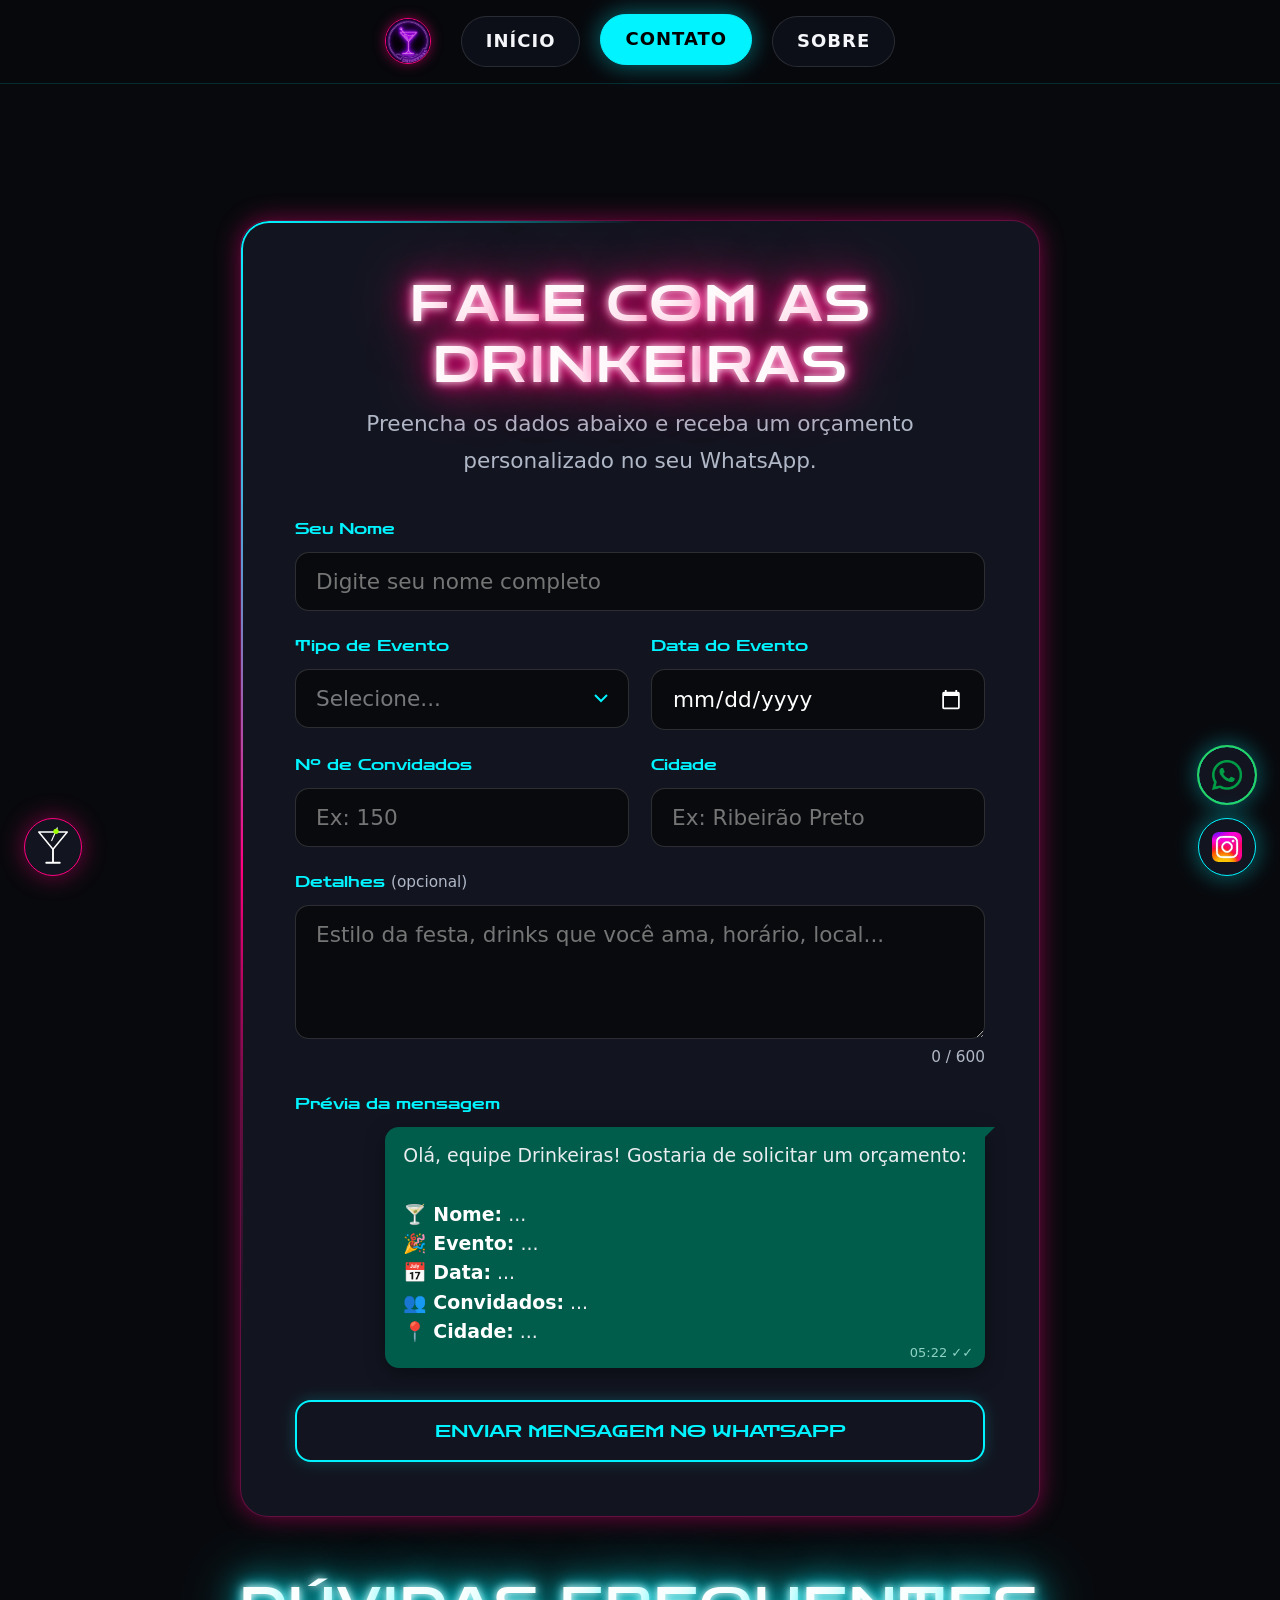
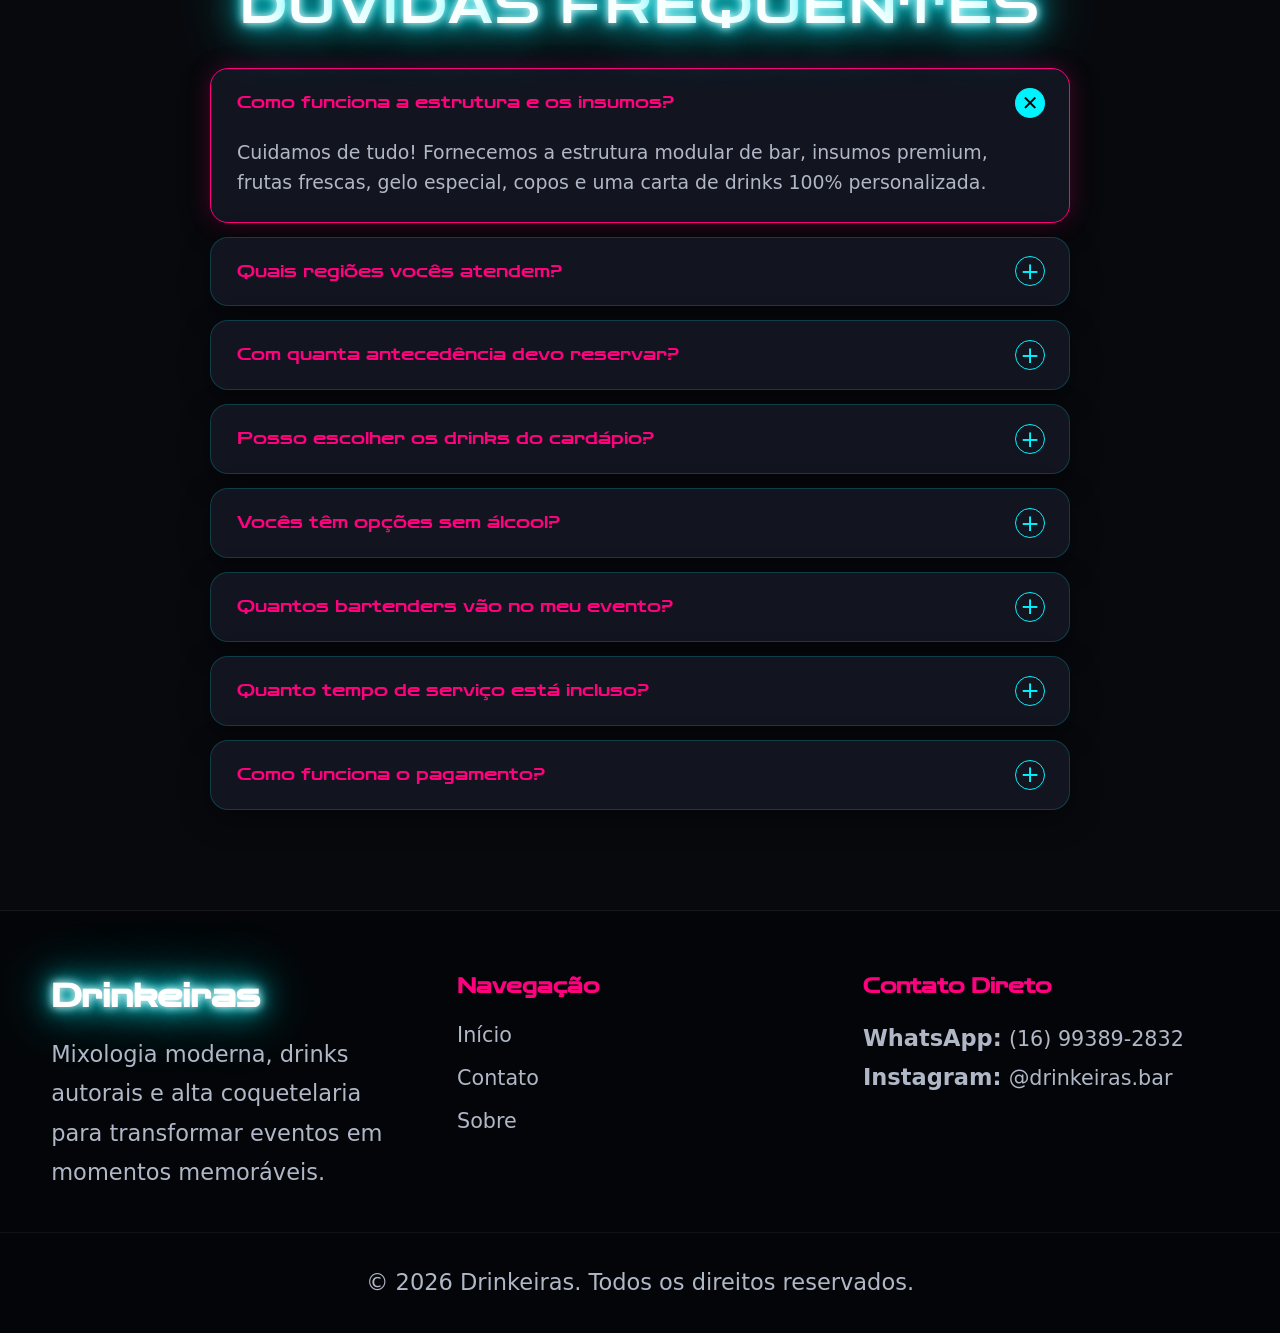
==== commit 350cd73c: "Otimiza imagens, corrige bugs e adiciona animações e novas funcionalidades - Imagens convertidas par" ====
--- a/contato.html
+++ b/contato.html
@@ -4,7 +4,21 @@
   <meta charset="UTF-8" />
   <meta name="viewport" content="width=device-width, initial-scale=1.0" />
   <title>Contato | Drinkeiras</title>
+  <meta name="description" content="Solicite um orçamento de bar e drinks autorais para o seu evento direto pelo WhatsApp.">
   <link rel="shortcut icon" href="images/logo.jpeg" type="image/x-icon">
+
+  <!-- Prévia ao compartilhar o link (WhatsApp, Instagram, Facebook...) -->
+  <meta property="og:type" content="website">
+  <meta property="og:site_name" content="Drinkeiras">
+  <meta property="og:locale" content="pt_BR">
+  <meta property="og:title" content="Peça seu orçamento | Drinkeiras">
+  <meta property="og:description" content="Conte como é o seu evento e receba um orçamento personalizado direto no WhatsApp.">
+  <meta property="og:url" content="https://henriquemaiadev.github.io/DrinkeirasWeb/contato.html">
+  <meta property="og:image" content="https://henriquemaiadev.github.io/DrinkeirasWeb/images/og-capa.jpg">
+  <meta property="og:image:width" content="1200">
+  <meta property="og:image:height" content="630">
+  <meta name="twitter:card" content="summary_large_image">
+  <meta name="theme-color" content="#08090d">
 
   <!-- Google Fonts: Zen Dots + Outfit -->
   <link rel="preconnect" href="https://fonts.googleapis.com">
@@ -34,51 +48,127 @@
       <div class="container">
         
         <!-- CARD DO FORMULÁRIO -->
-        <div class="contact-card reveal">
+        <div class="contact-card borda-giratoria reveal">
           <h1 class="neon-title neon-text-pink contact-title">Fale com as Drinkeiras</h1>
           <p class="contact-subtitle">
             Preencha os dados abaixo e receba um orçamento personalizado no seu WhatsApp.
           </p>
 
-          <form id="contactForm" class="contact-form">
+          <form id="contactForm" class="contact-form" novalidate>
             <div class="form-field">
               <label for="nome">Seu Nome</label>
-              <input type="text" id="nome" name="nome" placeholder="Digite seu nome completo" required>
+              <input type="text" id="nome" name="nome" placeholder="Digite seu nome completo" autocomplete="name" minlength="3" required>
+              <span class="field-error" aria-live="polite"></span>
+            </div>
+
+            <div class="form-row">
+              <div class="form-field">
+                <label for="tipo">Tipo de Evento</label>
+                <select id="tipo" name="tipo" required>
+                  <option value="" disabled selected>Selecione...</option>
+                  <option>Casamento</option>
+                  <option>Formatura</option>
+                  <option>Aniversário</option>
+                  <option>Evento Corporativo</option>
+                  <option>Festa Particular</option>
+                  <option>Outro</option>
+                </select>
+                <span class="field-error" aria-live="polite"></span>
+              </div>
+
+              <div class="form-field">
+                <label for="data">Data do Evento</label>
+                <input type="date" id="data" name="data" required>
+                <span class="field-error" aria-live="polite"></span>
+              </div>
+            </div>
+
+            <div class="form-row">
+              <div class="form-field">
+                <label for="convidados">Nº de Convidados</label>
+                <input type="number" id="convidados" name="convidados" placeholder="Ex: 150" min="10" max="5000" inputmode="numeric" required>
+                <span class="field-error" aria-live="polite"></span>
+              </div>
+
+              <div class="form-field">
+                <label for="cidade">Cidade</label>
+                <input type="text" id="cidade" name="cidade" placeholder="Ex: Ribeirão Preto" list="cidades" required>
+                <datalist id="cidades">
+                  <option value="Ribeirão Preto">
+                  <option value="Sertãozinho">
+                  <option value="Jardinópolis">
+                  <option value="Cravinhos">
+                  <option value="Serrana">
+                  <option value="Brodowski">
+                  <option value="Batatais">
+                  <option value="Franca">
+                  <option value="Araraquara">
+                  <option value="São Carlos">
+                </datalist>
+                <span class="field-error" aria-live="polite"></span>
+              </div>
             </div>
 
             <div class="form-field">
-              <label for="data">Data do Evento</label>
-              <input type="text" id="data" name="data" placeholder="Ex: 15/11/2026" required>
-            </div>
-
-            <div class="form-field">
-              <label for="detalhes">Detalhes (Tipo de festa, número estimado de convidados)</label>
-              <textarea id="detalhes" name="detalhes" rows="4" placeholder="Conte-nos um pouco sobre a ideia do seu evento..." required></textarea>
+              <label for="detalhes">Detalhes <span class="label-opcional">(opcional)</span></label>
+              <textarea id="detalhes" name="detalhes" rows="4" maxlength="600" placeholder="Estilo da festa, drinks que você ama, horário, local..."></textarea>
+              <span class="char-counter" id="contador">0 / 600</span>
+            </div>
+
+            <!-- Prévia ao vivo da mensagem que vai pro WhatsApp -->
+            <div class="msg-preview" aria-live="polite">
+              <span class="msg-preview-label">Prévia da mensagem</span>
+              <div class="msg-bubble" id="previewMensagem"></div>
             </div>
 
             <button type="submit" class="neon-button">Enviar mensagem no WhatsApp</button>
           </form>
         </div>
 
-        <!-- SEÇÃO FAQ (PERGUNTAS FREQUENTES) -->
+        <!-- SEÇÃO FAQ (PERGUNTAS FREQUENTES) — acordeão com <details> -->
         <div class="faq-container reveal">
-          <h2 class="neon-title neon-text-cyan text-center" style="margin-bottom: 30px;">Dúvidas Frequentes</h2>
-          
-          <div class="faq-grid">
-            <div class="faq-card">
-              <h3 class="faq-question">Como funciona a estrutura e insumos?</h3>
+          <h2 class="neon-title neon-text-cyan text-center faq-title">Dúvidas Frequentes</h2>
+
+          <div class="faq-list">
+            <details class="faq-item" open>
+              <summary class="faq-question">Como funciona a estrutura e os insumos?</summary>
               <p class="faq-answer">Cuidamos de tudo! Fornecemos a estrutura modular de bar, insumos premium, frutas frescas, gelo especial, copos e uma carta de drinks 100% personalizada.</p>
-            </div>
-
-            <div class="faq-card">
-              <h3 class="faq-question">Quais regiões vocês atendem?</h3>
-              <p class="faq-answer">Atendemos Ribeirão Preto e toda a região para casamentos, formaturas, festas de aniversário e eventos corporativos.</p>
-            </div>
-
-            <div class="faq-card">
-              <h3 class="faq-question">Com quanta antecedência devo reservar?</h3>
-              <p class="faq-answer">Recomendamos solicitar a reserva com no mínimo 15 a 30 dias de antecedência para garantirmos a disponibilidade da equipe na data desejada.</p>
-            </div>
+            </details>
+
+            <details class="faq-item">
+              <summary class="faq-question">Quais regiões vocês atendem?</summary>
+              <p class="faq-answer">Atendemos Ribeirão Preto e toda a região para casamentos, formaturas, festas de aniversário e eventos corporativos. Para outras cidades, consulte a taxa de deslocamento.</p>
+            </details>
+
+            <details class="faq-item">
+              <summary class="faq-question">Com quanta antecedência devo reservar?</summary>
+              <p class="faq-answer">Recomendamos reservar com no mínimo 15 a 30 dias de antecedência. Para casamentos e formaturas em alta temporada, o ideal é de 3 a 6 meses.</p>
+            </details>
+
+            <details class="faq-item">
+              <summary class="faq-question">Posso escolher os drinks do cardápio?</summary>
+              <p class="faq-answer">Sim! Montamos a carta junto com você. Dá pra misturar clássicos, nossos autorais e até criar um drink exclusivo com o nome dos noivos ou do formando.</p>
+            </details>
+
+            <details class="faq-item">
+              <summary class="faq-question">Vocês têm opções sem álcool?</summary>
+              <p class="faq-answer">Temos sim. Os mocktails usam as mesmas técnicas e apresentação dos drinks tradicionais, então ninguém fica de fora da experiência, nem crianças, gestantes ou quem vai dirigir.</p>
+            </details>
+
+            <details class="faq-item">
+              <summary class="faq-question">Quantos bartenders vão no meu evento?</summary>
+              <p class="faq-answer">Depende do número de convidados e do cardápio. Em média, trabalhamos com 1 bartender para cada 50 a 70 convidados, garantindo atendimento rápido e sem filas.</p>
+            </details>
+
+            <details class="faq-item">
+              <summary class="faq-question">Quanto tempo de serviço está incluso?</summary>
+              <p class="faq-answer">Nossos pacotes normalmente cobrem de 4 a 6 horas de bar aberto, mas tudo pode ser ajustado. Horas extras podem ser contratadas no próprio dia.</p>
+            </details>
+
+            <details class="faq-item">
+              <summary class="faq-question">Como funciona o pagamento?</summary>
+              <p class="faq-answer">Para garantir a data, pedimos um sinal na assinatura do contrato e o restante até a semana do evento. Aceitamos Pix, transferência e cartão.</p>
+            </details>
           </div>
         </div>
 
@@ -105,8 +195,8 @@
 
       <div class="footer-info">
         <h4>Contato Direto</h4>
-        <p><strong>WhatsApp:</strong> (16) 99389-2832</p>
-        <p><strong>Instagram:</strong> <a href="https://www.instagram.com/drinkeiras.bar/" target="_blank">@drinkeiras.bar</a></p>
+        <p><strong>WhatsApp:</strong> <a href="https://wa.me/5516993892832" target="_blank" rel="noopener">(16) 99389-2832</a></p>
+        <p><strong>Instagram:</strong> <a href="https://www.instagram.com/drinkeiras.bar/" target="_blank" rel="noopener">@drinkeiras.bar</a></p>
       </div>
     </div>
 
@@ -117,11 +207,11 @@
 
   <!-- Botões Flutuantes -->
   <div class="floating-contact">
-    <a href="https://wa.me/5516993892832" target="_blank" aria-label="WhatsApp" class="neon-float">
-      <img src="images/whats.webp" alt="WhatsApp">
+    <a href="https://wa.me/5516993892832" target="_blank" rel="noopener" aria-label="WhatsApp" class="neon-float">
+      <img src="images/whats.webp" alt="">
     </a>
-    <a href="https://www.instagram.com/drinkeiras.bar/" target="_blank" aria-label="Instagram" class="neon-float">
-      <img src="images/instagram.png" alt="Instagram">
+    <a href="https://www.instagram.com/drinkeiras.bar/" target="_blank" rel="noopener" aria-label="Instagram" class="neon-float">
+      <img src="images/instagram.webp" alt="">
     </a>
   </div>
 
--- a/style.css
+++ b/style.css
@@ -1,62 +1,3 @@
-/* =========================================
-   EFEITO CORTINA NEON (PAGE TRANSITION)
-========================================= */
-/* Borda/Faixa neon brilhante que cruza a tela */
-
-::view-transition-old(root) {
-  animation: slideOutLeft 0.4s cubic-bezier(0.7, 0, 0.3, 1) forwards;
-}
-
-::view-transition-new(root) {
-  animation: slideInRight 0.4s cubic-bezier(0.7, 0, 0.3, 1) forwards;
-  box-shadow: -15px 0 35px var(--neon-cyan), -30px 0 60px var(--neon-pink);
-}
-
-@keyframes slideOutLeft {
-  from { transform: translateX(0); }
-  to { transform: translateX(-100%); }
-}
-
-@keyframes slideInRight {
-  from { transform: translateX(100%); }
-  to { transform: translateX(0); }
-}
-
-/* Ativa a transição entre navegações de páginas diferentes */
-@view-transition {
-  navigation: auto;
-}
-
-/* Personaliza a animação de entrada e saída da tela */
-::view-transition-old(root) {
-  animation: fadeOut 0.3s ease-out forwards;
-}
-
-::view-transition-new(root) {
-  animation: fadeIn 0.4s ease-in forwards;
-}
-
-@keyframes fadeOut {
-  from { opacity: 1; transform: scale(1); }
-  to { opacity: 0; transform: scale(0.98); }
-}
-
-@keyframes fadeIn {
-  from { opacity: 0; transform: scale(1.02); }
-  to { opacity: 1; transform: scale(1); }
-}
-/* Nome de transição único para o logo */
-/* Mapeia o logo para o motor de View Transition */
-.logo-img-nav {
-  view-transition-name: main-brand-logo;
-  contain: layout;
-}
-/* Cortina Neon de Transição */
-/* Previne barras de rolagem indesejadas na transição */
-body {
-  overflow-x: hidden;
-}
-
 /* =========================================
    CORTINA NEON DIRECIAL (CORRIGIDO)
 ========================================= */
@@ -126,7 +67,7 @@
   
   /* NOVAS FONTES DECLARADAS AQUI */
   --font-title: 'Zen Dots', cursive, sans-serif;
-  --font-body: 'Slabo 13px', serif;
+  --font-body: 'Outfit', system-ui, sans-serif;
 }
 
 body {
@@ -296,13 +237,6 @@
   margin-top: -10px;
 }
 
-.sobre-box p {
-  font-size: clamp(1.2rem, 1.6vw, 1.4rem);
-  max-width: 720px;
-  color: #e0e6f0;
-  margin: 0 auto;
-}
-
 /* =========================================
    5. CONTAINERS & CARDS INTERATIVOS (TILT 3D)
 ========================================= */
@@ -383,42 +317,12 @@
   margin: 14px auto 40px;
 }
 
-.galeria-filtros {
-  display: flex;
-  justify-content: center;
-  gap: 16px;
-  margin-bottom: 50px;
-  flex-wrap: wrap;
-}
-
-.filtro-btn {
-  background: rgba(255, 255, 255, 0.05);
-  border: 1.5px solid rgba(255, 255, 255, 0.2);
-  color: var(--text-main);
-  padding: 14px 32px;
-  border-radius: 40px;
-  font-family: var(--font-title);
-  font-size: 0.85rem;
-  cursor: pointer;
-  transition: all 0.3s ease;
-}
-
-.filtro-btn:hover,
-.filtro-btn.active {
-  background: var(--neon-cyan);
-  color: #000;
-  border-color: var(--neon-cyan);
-  box-shadow: var(--shadow-neon-cyan);
-}
-
 .galeria-grid {
   display: grid;
-  grid-template-columns: repeat(auto-fill, minmax(320px, 1fr));
+  /* min(320px, 100%) evita que o card estoure a tela em celulares estreitos */
+  grid-template-columns: repeat(auto-fill, minmax(min(320px, 100%), 1fr));
   gap: 28px;
 }
-
-.galeria-item { transition: opacity 0.4s ease, transform 0.4s ease; }
-.galeria-item.hide { display: none; }
 
 .galeria-overlay {
   position: absolute;
@@ -434,6 +338,11 @@
 }
 
 .drink-card:hover .galeria-overlay { opacity: 1; }
+
+/* Celular/tablet não tem hover: mostra o nome do drink sempre */
+@media (hover: none) {
+  .galeria-overlay { opacity: 1; }
+}
 
 .categoria-tag {
   color: var(--neon-pink);
@@ -519,6 +428,7 @@
   font-size: 1.2rem;
   outline: none;
   transition: all 0.3s ease;
+  color-scheme: dark; /* deixa o ícone do calendário visível no fundo escuro */
 }
 
 .form-field input:focus,
@@ -768,26 +678,19 @@
 
 @media (max-width: 600px) {
   html { font-size: 16px; }
-  .nav-container { gap: 10px; }
-  .nav-btn { padding: 8px 16px; font-size: 0.75rem; }
+  .nav-container { gap: 8px; flex-wrap: wrap; padding: 0 10px; }
+  .nav-logo { margin-right: 2px; }
+  .nav-btn { padding: 8px 12px; font-size: 0.72rem; letter-spacing: 0.5px; }
   .nome { letter-spacing: 4px; }
+  .subtitulo-hero { letter-spacing: 1px; }
   .floating-contact { bottom: 16px; right: 16px; }
 }
 
-/* Espaçamento da página Sobre */
-.sobre-main {
-  padding-top: 100px;
-}
-
+/* Estilização da Página Sobre (Sem Imagens) */
 .sobre-section {
   padding-top: 60px;
 }
 
-.mixologia-section {
-  padding-bottom: 80px;
-}
-
-/* Estilização da Página Sobre (Sem Imagens) */
 .sobre-main {
   padding-top: 130px;
   padding-bottom: 80px;
@@ -823,36 +726,1024 @@
   margin-top: 60px;
 }
 
-.faq-grid {
-  display: grid;
-  grid-template-columns: repeat(auto-fit, minmax(280px, 1fr));
-  gap: 24px;
-}
-
-.faq-card {
+.faq-title { margin-bottom: 30px; }
+
+.faq-list {
+  max-width: 860px;
+  margin: 0 auto;
+  display: flex;
+  flex-direction: column;
+  gap: 14px;
+}
+
+.faq-item {
   background: var(--bg-card);
-  border: 1px solid rgba(0, 243, 255, 0.2);
-  border-radius: var(--radius);
-  padding: 28px;
+  border: 1px solid rgba(0, 243, 255, 0.18);
+  border-radius: 18px;
   box-shadow: 0 10px 30px rgba(0, 0, 0, 0.4);
-  transition: border-color 0.3s ease, transform 0.3s ease;
-}
-
-.faq-card:hover {
-  border-color: var(--neon-cyan);
-  transform: translateY(-4px);
-}
-
+  transition: border-color 0.3s ease, box-shadow 0.3s ease, transform 0.3s ease;
+  overflow: hidden;
+}
+
+.faq-item:hover { border-color: rgba(0, 243, 255, 0.5); transform: translateX(4px); }
+
+.faq-item[open] {
+  border-color: var(--neon-pink);
+  box-shadow: 0 0 22px rgba(255, 0, 127, 0.25), 0 10px 30px rgba(0, 0, 0, 0.4);
+}
+
+/* A pergunta (parte clicável) */
 .faq-question {
+  list-style: none;              /* tira o triângulo padrão */
+  cursor: pointer;
+  position: relative;
+  padding: 22px 64px 22px 26px;
   font-family: var(--font-title);
   font-size: 0.95rem;
   color: var(--neon-pink);
-  margin-bottom: 12px;
   line-height: 1.4;
+  user-select: none;
+}
+.faq-question::-webkit-details-marker { display: none; }
+
+/* Ícone "+" que vira "×" quando abre */
+.faq-question::after {
+  content: "+";
+  position: absolute;
+  right: 24px;
+  top: 50%;
+  width: 30px;
+  height: 30px;
+  margin-top: -15px;
+  display: grid;
+  place-items: center;
+  border-radius: 50%;
+  border: 1.5px solid var(--neon-cyan);
+  color: var(--neon-cyan);
+  font-family: var(--font-body);
+  font-size: 1.3rem;
+  line-height: 1;
+  transition: transform 0.35s cubic-bezier(0.2, 0.8, 0.2, 1), background 0.3s, color 0.3s;
+}
+
+.faq-item[open] .faq-question::after {
+  transform: rotate(45deg);
+  background: var(--neon-cyan);
+  color: #000;
 }
 
 .faq-answer {
+  padding: 0 26px 24px;
   font-size: 1.05rem;
   color: var(--text-muted);
   line-height: 1.6;
-}+}
+
+/* Resposta desliza ao abrir */
+.faq-item[open] .faq-answer { animation: faqAbrir 0.4s ease; }
+
+@keyframes faqAbrir {
+  from { opacity: 0; transform: translateY(-8px); }
+  to   { opacity: 1; transform: translateY(0); }
+}
+/* =========================================
+   11. FORMULÁRIO DE ORÇAMENTO (CAMPOS EXTRAS)
+========================================= */
+.form-row {
+  display: grid;
+  grid-template-columns: 1fr 1fr;
+  gap: 22px;
+}
+
+.form-field select {
+  appearance: none;
+  background: rgba(8, 9, 13, 0.9)
+    url("data:image/svg+xml,%3Csvg xmlns='http://www.w3.org/2000/svg' width='14' height='9' viewBox='0 0 14 9'%3E%3Cpath d='M1 1l6 6 6-6' stroke='%2300f3ff' stroke-width='2' fill='none'/%3E%3C/svg%3E")
+    no-repeat right 20px center;
+  border: 1.5px solid rgba(255, 255, 255, 0.15);
+  color: #fff;
+  border-radius: 14px;
+  padding: 16px 48px 16px 20px;
+  font-family: var(--font-body);
+  font-size: 1.2rem;
+  outline: none;
+  cursor: pointer;
+  color-scheme: dark;
+  transition: all 0.3s ease;
+}
+
+.form-field select:focus {
+  border-color: var(--neon-cyan);
+  box-shadow: 0 0 15px rgba(0, 243, 255, 0.35);
+}
+
+.form-field select:invalid { color: rgba(255, 255, 255, 0.45); }
+.form-field option { background: var(--bg-card); color: #fff; }
+
+.label-opcional {
+  color: var(--text-muted);
+  font-family: var(--font-body);
+  font-size: 0.85rem;
+}
+
+/* Erro de validação */
+.field-error:empty { display: none; }
+.field-error {
+  margin-top: -4px;
+  font-size: 0.9rem;
+  color: var(--neon-pink);
+}
+
+.form-field.invalid input,
+.form-field.invalid select {
+  border-color: var(--neon-pink);
+  box-shadow: 0 0 14px rgba(255, 0, 127, 0.35);
+  animation: tremer 0.4s ease;
+}
+
+@keyframes tremer {
+  0%, 100% { transform: translateX(0); }
+  20% { transform: translateX(-8px); }
+  40% { transform: translateX(7px); }
+  60% { transform: translateX(-5px); }
+  80% { transform: translateX(3px); }
+}
+
+.form-field.valid input,
+.form-field.valid select {
+  border-color: rgba(0, 243, 255, 0.55);
+}
+
+.char-counter {
+  align-self: flex-end;
+  margin-top: -4px;
+  font-size: 0.85rem;
+  color: var(--text-muted);
+  transition: color 0.3s;
+}
+.char-counter.quase-cheio { color: var(--neon-pink); }
+
+/* Prévia estilo balão do WhatsApp */
+.msg-preview {
+  display: flex;
+  flex-direction: column;
+  gap: 10px;
+}
+
+.msg-preview-label {
+  color: var(--neon-cyan);
+  font-family: var(--font-title);
+  font-size: 0.9rem;
+}
+
+.msg-bubble {
+  position: relative;
+  align-self: flex-end;
+  max-width: 100%;
+  min-width: 60%;
+  background: #005c4b;
+  color: #e9edef;
+  padding: 14px 18px 22px;
+  border-radius: 14px 0 14px 14px;
+  font-size: 1.05rem;
+  line-height: 1.55;
+  white-space: pre-wrap;
+  word-break: break-word;
+  box-shadow: 0 6px 20px rgba(0, 0, 0, 0.4);
+  transition: transform 0.2s ease;
+}
+
+.msg-bubble::before {           /* "biquinho" do balão */
+  content: "";
+  position: absolute;
+  top: 0;
+  right: -10px;
+  border-top: 12px solid #005c4b;
+  border-right: 12px solid transparent;
+}
+
+.msg-bubble::after {            /* hora + ✓✓ */
+  content: attr(data-hora) " ✓✓";
+  position: absolute;
+  right: 12px;
+  bottom: 5px;
+  font-size: 0.72rem;
+  color: #8fd3c4;
+}
+
+.msg-bubble.pulsar { transform: scale(1.015); }
+.msg-bubble strong { color: #fff; }
+
+/* =========================================
+   12. CONTADORES ANIMADOS
+========================================= */
+.stats-section {
+  position: relative;
+  padding: clamp(50px, 7vw, 90px) 0;
+  border-top: 1px solid rgba(255, 0, 127, 0.25);
+  border-bottom: 1px solid rgba(0, 243, 255, 0.25);
+  background:
+    radial-gradient(ellipse at 20% 50%, rgba(255, 0, 127, 0.12), transparent 60%),
+    radial-gradient(ellipse at 80% 50%, rgba(0, 243, 255, 0.12), transparent 60%);
+}
+
+.stats-grid {
+  display: grid;
+  grid-template-columns: repeat(4, 1fr);
+  gap: 24px;
+}
+
+.stat-card {
+  text-align: center;
+  padding: 28px 16px;
+  background: rgba(18, 21, 32, 0.7);
+  border: 1px solid rgba(255, 255, 255, 0.08);
+  border-radius: var(--radius);
+  transition: border-color 0.3s, box-shadow 0.3s, transform 0.3s;
+}
+
+.stat-card:hover {
+  border-color: var(--neon-cyan);
+  box-shadow: var(--shadow-neon-cyan);
+  transform: translateY(-6px);
+}
+
+.stat-number {
+  display: block;
+  font-family: var(--font-title);
+  font-size: clamp(2rem, 4vw, 3.2rem);
+  color: #fff;
+  font-variant-numeric: tabular-nums;
+  text-shadow: 0 0 8px #fff, 0 0 20px var(--neon-pink), 0 0 40px var(--neon-pink);
+}
+
+.stat-card:nth-child(even) .stat-number {
+  text-shadow: 0 0 8px #fff, 0 0 20px var(--neon-cyan), 0 0 40px var(--neon-cyan);
+}
+
+/* Brilho extra quando o contador termina */
+.stat-number.concluido { animation: estourar 0.5s ease; }
+
+@keyframes estourar {
+  50% { transform: scale(1.15); }
+}
+
+.stat-label {
+  display: block;
+  margin-top: 8px;
+  color: var(--text-muted);
+  font-size: 1rem;
+  text-transform: uppercase;
+  letter-spacing: 1px;
+}
+
+/* =========================================
+   13. ANIMAÇÕES DINÂMICAS
+========================================= */
+
+/* Menu fica mais compacto depois de rolar */
+.top-nav { transition: padding 0.35s ease, background 0.35s ease, box-shadow 0.35s ease; }
+.top-nav.scrolled {
+  padding: 8px 0;
+  background: rgba(8, 9, 13, 0.95);
+  box-shadow: 0 6px 30px rgba(0, 0, 0, 0.6), 0 1px 0 rgba(255, 0, 127, 0.3);
+}
+
+/* Elementos em sequência (o JS define --delay) */
+.reveal { transition-delay: var(--delay, 0s); }
+
+/* Letreiro neon piscando como placa de bar */
+.neon-flicker { animation: piscar 6s infinite; }
+
+@keyframes piscar {
+  0%, 18%, 22%, 25%, 53%, 57%, 100% { opacity: 1; }
+  20%, 24%, 55% { opacity: 0.35; }
+}
+
+/* Logo do hero flutuando */
+.logo-img-hero { animation: flutuar 5s ease-in-out infinite; }
+
+@keyframes flutuar {
+  0%, 100% { translate: 0 0; }
+  50% { translate: 0 -12px; }
+}
+
+/* Camadas do hero */
+.hero { overflow: hidden; }
+.hero-content { z-index: 3; }
+
+/* Bolhas subindo */
+.hero-bubbles {
+  position: absolute;
+  inset: 0;
+  z-index: 2;
+  pointer-events: none;
+}
+
+.bubble {
+  position: absolute;
+  bottom: -40px;
+  border-radius: 50%;
+  border: 1px solid rgba(255, 255, 255, 0.5);
+  background: radial-gradient(circle at 30% 30%, rgba(255, 255, 255, 0.6), rgba(255, 255, 255, 0.05) 60%);
+  box-shadow: 0 0 8px var(--cor, var(--neon-cyan));
+  opacity: 0;
+  animation: subir var(--dur, 10s) linear var(--atraso, 0s) infinite;
+}
+
+@keyframes subir {
+  0%   { transform: translate(0, 0); opacity: 0; }
+  10%  { opacity: 0.8; }
+  50%  { transform: translate(var(--balanco, 20px), -55vh); }
+  90%  { opacity: 0.6; }
+  100% { transform: translate(0, -110vh); opacity: 0; }
+}
+
+/* Luz que segue o mouse no hero */
+.hero-spotlight {
+  position: absolute;
+  inset: 0;
+  z-index: 2;
+  pointer-events: none;
+  opacity: 0;
+  transition: opacity 0.5s ease;
+  background: radial-gradient(
+    450px circle at var(--mx, 50%) var(--my, 50%),
+    rgba(0, 243, 255, 0.14),
+    rgba(255, 0, 127, 0.06) 40%,
+    transparent 70%
+  );
+}
+.hero:hover .hero-spotlight { opacity: 1; }
+
+/* Indicador "role para baixo" */
+.scroll-cue {
+  position: absolute;
+  bottom: 28px;
+  left: 50%;
+  translate: -50% 0;
+  z-index: 3;
+  display: flex;
+  flex-direction: column;
+  align-items: center;
+  gap: 10px;
+  text-decoration: none;
+  color: var(--text-muted);
+  font-size: 0.8rem;
+  letter-spacing: 3px;
+  text-transform: uppercase;
+  transition: color 0.3s, opacity 0.4s;
+}
+.scroll-cue:hover { color: var(--neon-cyan); }
+.scroll-cue.sumir { opacity: 0; pointer-events: none; }
+
+.scroll-cue-arrow {
+  width: 22px;
+  height: 36px;
+  border: 2px solid var(--neon-cyan);
+  border-radius: 12px;
+  position: relative;
+  box-shadow: 0 0 10px rgba(0, 243, 255, 0.4);
+}
+
+.scroll-cue-arrow::after {
+  content: "";
+  position: absolute;
+  left: 50%;
+  top: 6px;
+  width: 4px;
+  height: 8px;
+  margin-left: -2px;
+  border-radius: 2px;
+  background: var(--neon-cyan);
+  animation: rolinho 1.6s ease-in-out infinite;
+}
+
+@keyframes rolinho {
+  0%   { transform: translateY(0); opacity: 1; }
+  80%  { transform: translateY(14px); opacity: 0; }
+  100% { transform: translateY(0); opacity: 0; }
+}
+
+/* Brilho que atravessa os botões neon */
+.neon-button {
+  position: relative;
+  overflow: hidden;
+  isolation: isolate;
+}
+
+.neon-button::before {
+  content: "";
+  position: absolute;
+  top: 0;
+  left: -75%;
+  width: 50%;
+  height: 100%;
+  z-index: -1;
+  background: linear-gradient(120deg, transparent, rgba(255, 255, 255, 0.45), transparent);
+  transform: skewX(-20deg);
+  transition: left 0.6s ease;
+}
+.neon-button:hover::before { left: 125%; }
+
+/* Variante rosa do botão */
+.neon-button-pink {
+  color: var(--neon-pink);
+  border-color: var(--neon-pink);
+  box-shadow: 0 0 15px rgba(255, 0, 127, 0.2);
+}
+.neon-button-pink:hover {
+  background: var(--neon-pink);
+  color: #fff;
+  box-shadow: var(--shadow-neon-pink);
+}
+
+/* Anel pulsando no botão do WhatsApp */
+.neon-float { position: relative; }
+.neon-float:first-child::after {
+  content: "";
+  position: absolute;
+  inset: -2px;
+  border-radius: 50%;
+  border: 2px solid #25d366;
+  animation: pulso 2.2s ease-out infinite;
+  pointer-events: none;
+}
+
+@keyframes pulso {
+  0%   { transform: scale(1); opacity: 0.9; }
+  100% { transform: scale(1.6); opacity: 0; }
+}
+
+/* =========================================
+   14. PÁGINA 404
+========================================= */
+.erro-main {
+  position: relative;
+  z-index: 1;
+  min-height: 100vh;
+  display: grid;
+  place-items: center;
+  padding: 130px 20px 60px;
+}
+
+.erro-card {
+  text-align: center;
+  max-width: 720px;
+}
+
+.erro-codigo {
+  font-family: var(--font-title);
+  font-size: clamp(6rem, 22vw, 12rem);
+  font-weight: 400;
+  line-height: 1;
+  letter-spacing: 10px;
+}
+
+.erro-titulo { margin-top: 10px; }
+
+.erro-texto {
+  margin: 18px auto 10px;
+  max-width: 520px;
+}
+
+.erro-botoes {
+  display: flex;
+  justify-content: center;
+  flex-wrap: wrap;
+  gap: 16px;
+}
+
+/* Taça que tomba e derrama */
+.erro-taca {
+  position: relative;
+  width: 120px;
+  height: 110px;
+  margin: 0 auto 10px;
+}
+
+.taca {
+  display: inline-block;
+  font-size: 4.5rem;
+  transform-origin: 50% 90%;
+  filter: drop-shadow(0 0 12px var(--neon-pink));
+  animation: tombar 4s ease-in-out infinite;
+}
+
+@keyframes tombar {
+  0%, 15%   { transform: rotate(0deg); }
+  30%, 70%  { transform: rotate(-70deg) translateX(-6px); }
+  85%, 100% { transform: rotate(0deg); }
+}
+
+.gota {
+  position: absolute;
+  top: 58px;
+  left: 30px;
+  width: 8px;
+  height: 12px;
+  border-radius: 50% 50% 50% 50% / 60% 60% 40% 40%;
+  background: var(--neon-cyan);
+  box-shadow: 0 0 8px var(--neon-cyan);
+  opacity: 0;
+  animation: pingar 4s ease-in infinite;
+}
+.g2 { left: 22px; animation-delay: 0.2s; }
+.g3 { left: 36px; animation-delay: 0.4s; }
+
+@keyframes pingar {
+  0%, 32%  { opacity: 0; transform: translateY(0); }
+  36%      { opacity: 1; }
+  60%      { opacity: 0; transform: translateY(60px); }
+  100%     { opacity: 0; }
+}
+
+/* =========================================
+   15. ANIMAÇÕES EXTRAS
+========================================= */
+
+/* ---------- Taça que enche conforme rola ---------- */
+.taca-progresso {
+  position: fixed;
+  left: 24px;
+  bottom: 24px;
+  z-index: 99;
+  width: 58px;
+  height: 58px;
+  padding: 7px;
+  border-radius: 50%;
+  border: 1.5px solid var(--neon-pink);
+  background: var(--bg-card);
+  color: #fff;
+  cursor: pointer;
+  box-shadow: var(--shadow-neon-pink);
+  transition: transform 0.3s ease, box-shadow 0.3s ease;
+}
+
+.taca-progresso:hover { transform: scale(1.12) rotate(-8deg); }
+.taca-progresso svg { width: 100%; height: 100%; overflow: visible; }
+
+.taca-liquido {
+  transform-box: fill-box;       /* faz o "bottom" ser o fundo do próprio retângulo */
+  transform-origin: bottom;
+  transform: scaleY(0);
+  transition: transform 0.15s linear;
+}
+
+/* Azeitona aparece quando a taça enche */
+.taca-azeitona {
+  opacity: 0;
+  transform: translateY(-6px);
+  transition: opacity 0.4s ease, transform 0.4s cubic-bezier(.3, 1.6, .5, 1);
+}
+
+.taca-progresso.cheia {
+  box-shadow: 0 0 25px var(--neon-cyan), 0 0 50px var(--neon-pink);
+}
+.taca-progresso.cheia .taca-azeitona { opacity: 1; transform: translateY(0); }
+
+/* Bolhinhas que saem da taça cheia */
+.taca-bolhas i {
+  position: absolute;
+  top: 14px;
+  left: 50%;
+  width: 5px;
+  height: 5px;
+  border-radius: 50%;
+  background: var(--neon-cyan);
+  box-shadow: 0 0 6px var(--neon-cyan);
+  opacity: 0;
+}
+
+.taca-progresso.cheia .taca-bolhas i { animation: tacaBolha 1.4s ease-out infinite; }
+.taca-progresso.cheia .taca-bolhas i:nth-child(2) { left: 38%; animation-delay: 0.45s; }
+.taca-progresso.cheia .taca-bolhas i:nth-child(3) { left: 60%; animation-delay: 0.9s; }
+
+@keyframes tacaBolha {
+  0%   { transform: translateY(0) scale(0.6); opacity: 0; }
+  20%  { opacity: 1; }
+  100% { transform: translateY(-34px) scale(1.2); opacity: 0; }
+}
+
+/* ---------- Faixas infinitas com nomes dos drinks ---------- */
+.faixas {
+  position: relative;
+  padding: 50px 0;
+  overflow: hidden;
+}
+
+.faixa {
+  width: 110%;
+  margin-left: -5%;
+  padding: 14px 0;
+  overflow: hidden;
+  white-space: nowrap;
+}
+
+.faixa-rosa {
+  background: var(--neon-pink);
+  color: #fff;
+  transform: rotate(-3deg);
+  box-shadow: 0 0 30px rgba(255, 0, 127, 0.6);
+  position: relative;
+  z-index: 2;
+}
+
+.faixa-ciano {
+  margin-top: -18px;
+  background: rgba(8, 9, 13, 0.92);
+  color: var(--neon-cyan);
+  border-block: 1.5px solid var(--neon-cyan);
+  transform: rotate(2deg);
+  box-shadow: 0 0 25px rgba(0, 243, 255, 0.35);
+}
+
+.faixa-trilho {
+  display: inline-flex;
+  align-items: center;
+  gap: 28px;
+  padding-right: 28px;
+  animation: faixaAndar 30s linear infinite;
+}
+
+.faixa-ciano .faixa-trilho { animation-direction: reverse; }
+
+.faixa span {
+  font-family: var(--font-title);
+  font-size: clamp(1rem, 2.2vw, 1.6rem);
+  text-transform: uppercase;
+  letter-spacing: 2px;
+}
+
+.faixa i {
+  font-style: normal;
+  font-size: 1.2rem;
+}
+
+/* Anda metade do trilho; como o conteúdo é repetido 2x, o loop não tem emenda */
+@keyframes faixaAndar {
+  from { transform: translateX(0); }
+  to   { transform: translateX(-50%); }
+}
+
+/* ---------- Galeria: líquido subindo no hover ---------- */
+.galeria-item .drink-card::before {
+  content: "";
+  position: absolute;
+  inset: 0;
+  z-index: 1;
+  pointer-events: none;
+  mix-blend-mode: screen;
+  background:
+    url("data:image/svg+xml,%3Csvg xmlns='http://www.w3.org/2000/svg' viewBox='0 0 120 14'%3E%3Cpath d='M0 7 Q15 0 30 7 T60 7 T90 7 T120 7 V14 H0Z' fill='%23ff007f' fill-opacity='0.35'/%3E%3C/svg%3E") repeat-x 0 0 / 120px 14px,
+    linear-gradient(to top, rgba(255, 0, 127, 0.45), rgba(157, 0, 255, 0.25) 60%, rgba(0, 243, 255, 0.15)) no-repeat 0 13px / 100% 100%;
+  transform: translateY(101%);
+  transition: transform 0.9s cubic-bezier(0.3, 0.8, 0.3, 1);
+}
+
+/* A onda só se mexe enquanto o mouse está em cima (antes rodava sempre, à toa) */
+.galeria-item .drink-card:hover::before {
+  transform: translateY(45%);
+  animation: onda 1.6s linear infinite;
+}
+
+@keyframes onda {
+  to { background-position: 120px 0, 0 13px; }
+}
+
+.card-bolha {
+  position: absolute;
+  bottom: -12px;
+  z-index: 2;
+  border-radius: 50%;
+  border: 1px solid rgba(255, 255, 255, 0.7);
+  background: rgba(255, 255, 255, 0.15);
+  pointer-events: none;
+  opacity: 0;
+}
+
+.drink-card:hover .card-bolha {
+  animation: cardBolha var(--dur, 2s) ease-in var(--atraso, 0s) infinite;
+}
+
+@keyframes cardBolha {
+  0%   { transform: translateY(0); opacity: 0; }
+  15%  { opacity: 0.9; }
+  100% { transform: translateY(-260px); opacity: 0; }
+}
+
+/* ---------- Títulos neon ligando letra por letra ---------- */
+.neon-title .palavra { display: inline-block; white-space: nowrap; }
+.neon-title .letra   { display: inline-block; opacity: 0.12; }
+
+.neon-title.acesa .letra {
+  animation: ligarLetra 0.7s ease forwards;
+  animation-delay: calc(var(--i) * 45ms);
+}
+
+@keyframes ligarLetra {
+  0%   { opacity: 0.12; }
+  30%  { opacity: 1; }
+  45%  { opacity: 0.3; }
+  60%  { opacity: 1; }
+  75%  { opacity: 0.6; }
+  100% { opacity: 1; }
+}
+
+/* ---------- Borda neon girando ---------- */
+/* @property permite animar uma variável CSS (aqui, um ângulo) */
+@property --angulo {
+  syntax: "<angle>";
+  initial-value: 0deg;
+  inherits: false;
+}
+
+.borda-giratoria { position: relative; }
+
+.borda-giratoria::before {
+  content: "";
+  position: absolute;
+  inset: 0;
+  padding: 2px;                   /* espessura da borda */
+  border-radius: inherit;
+  pointer-events: none;
+  background: conic-gradient(from var(--angulo),
+    transparent 0deg 220deg,
+    var(--neon-pink) 270deg,
+    var(--neon-cyan) 330deg,
+    transparent 360deg);
+  /* Máscara: mostra só a "moldura", não o meio */
+  -webkit-mask: linear-gradient(#000 0 0) content-box, linear-gradient(#000 0 0);
+  -webkit-mask-composite: xor;
+          mask: linear-gradient(#000 0 0) content-box exclude, linear-gradient(#000 0 0);
+  animation: girarBorda 4s linear infinite;
+}
+
+@keyframes girarBorda {
+  to { --angulo: 360deg; }
+}
+
+/* ---------- Máquina de escrever ---------- */
+.subtitulo-hero.digitando { min-height: 1.6em; }
+
+.subtitulo-hero.digitando::after {
+  content: "";
+  display: inline-block;
+  width: 3px;
+  height: 1em;
+  margin-left: 4px;
+  vertical-align: -0.12em;
+  background: var(--neon-pink);
+  box-shadow: 0 0 8px var(--neon-pink);
+  animation: piscarCursor 0.8s steps(1) infinite;
+}
+
+@keyframes piscarCursor {
+  50% { opacity: 0; }
+}
+
+/* ---------- Respingo ao clicar ---------- */
+.respingo {
+  position: fixed;
+  z-index: 99997;
+  width: 7px;
+  height: 7px;
+  border-radius: 50%;
+  pointer-events: none;
+  box-shadow: 0 0 8px currentColor;
+}
+
+/* ---------- Confete ---------- */
+.confete {
+  position: fixed;
+  top: 0;
+  z-index: 99996;
+  border-radius: 2px;
+  pointer-events: none;
+  box-shadow: 0 0 6px rgba(255, 255, 255, 0.4);
+}
+
+/* ---------- Brinde ao enviar o formulário ---------- */
+.brinde {
+  position: fixed;
+  inset: 0;
+  z-index: 99990;
+  display: grid;
+  place-content: center;
+  justify-items: center;
+  gap: 20px;
+  background: rgba(8, 9, 13, 0.82);
+  backdrop-filter: blur(6px);
+  animation: aparecer 0.3s ease;
+}
+
+.brinde.saindo { opacity: 0; transition: opacity 0.5s ease; }
+
+@keyframes aparecer { from { opacity: 0; } }
+
+.brinde-tacas {
+  position: relative;
+  display: flex;
+  gap: 4px;
+  font-size: clamp(4rem, 14vw, 7rem);
+}
+
+.brinde-taca { display: inline-block; filter: drop-shadow(0 0 14px var(--neon-pink)); }
+.brinde-taca.esquerda { animation: tacaEsquerda 0.9s cubic-bezier(.3, 1.4, .5, 1) forwards; }
+.brinde-taca.direita  { animation: tacaDireita 0.9s cubic-bezier(.3, 1.4, .5, 1) forwards; }
+
+@keyframes tacaEsquerda {
+  0%   { transform: translateX(-60vw) rotate(-30deg); }
+  60%  { transform: translateX(12px) rotate(18deg); }
+  75%  { transform: translateX(0) rotate(10deg); }
+  100% { transform: translateX(4px) rotate(14deg); }
+}
+
+@keyframes tacaDireita {
+  0%   { transform: scaleX(-1) translateX(-60vw) rotate(-30deg); }
+  60%  { transform: scaleX(-1) translateX(12px) rotate(18deg); }
+  75%  { transform: scaleX(-1) translateX(0) rotate(10deg); }
+  100% { transform: scaleX(-1) translateX(4px) rotate(14deg); }
+}
+
+/* Faísca no momento do "tim" */
+.brinde-faisca {
+  position: absolute;
+  top: 8%;
+  left: 50%;
+  width: 20px;
+  height: 20px;
+  margin-left: -10px;
+  border-radius: 50%;
+  background: #fff;
+  box-shadow: 0 0 30px #fff, 0 0 60px var(--neon-cyan), 0 0 90px var(--neon-pink);
+  opacity: 0;
+  animation: faisca 0.6s ease-out 0.5s forwards;
+}
+
+@keyframes faisca {
+  0%   { opacity: 0; transform: scale(0); }
+  30%  { opacity: 1; transform: scale(2.5); }
+  100% { opacity: 0; transform: scale(4); }
+}
+
+.brinde-texto {
+  font-family: var(--font-title);
+  font-size: clamp(1rem, 3vw, 1.5rem);
+  color: #fff;
+  text-shadow: 0 0 10px var(--neon-cyan), 0 0 25px var(--neon-cyan);
+  opacity: 0;
+  animation: textoBrinde 0.4s ease 0.6s forwards;
+}
+
+@keyframes textoBrinde {
+  from { opacity: 0; transform: translateY(10px); }
+  to   { opacity: 1; transform: translateY(0); }
+}
+
+/* ---------- Modo Festa (easter egg) ---------- */
+.logo-img-hero,
+.footer-brand h3 { cursor: pointer; }
+
+.cutucada { animation: cutucar 0.3s ease; }
+
+@keyframes cutucar {
+  50% { scale: 1.15; }
+}
+
+/* As cores do site ficam girando no arco-íris */
+body.modo-festa main,
+body.modo-festa .hero,
+body.modo-festa .site-footer {
+  animation: arcoIris 2.5s linear infinite;
+}
+
+@keyframes arcoIris {
+  to { filter: hue-rotate(360deg); }
+}
+
+body.modo-festa .logo-img-hero { animation: girarLogo 1.2s linear infinite; }
+
+@keyframes girarLogo {
+  to { rotate: 360deg; }
+}
+
+/* Luzes de balada (movimento lento, sem piscar forte — seguro para fotossensíveis) */
+.festa-luzes {
+  position: fixed;
+  inset: 0;
+  z-index: 9000;
+  pointer-events: none;
+  mix-blend-mode: screen;
+  background:
+    radial-gradient(circle at 20% 30%, rgba(255, 0, 127, 0.35), transparent 35%),
+    radial-gradient(circle at 80% 40%, rgba(0, 243, 255, 0.35), transparent 35%),
+    radial-gradient(circle at 50% 85%, rgba(157, 0, 255, 0.35), transparent 40%);
+  background-size: 200% 200%;
+  animation: luzesBalada 3s ease-in-out infinite alternate, aparecer 0.6s ease;
+}
+
+@keyframes luzesBalada {
+  0%   { background-position: 0% 0%; }
+  50%  { background-position: 100% 50%; }
+  100% { background-position: 50% 100%; }
+}
+
+.festa-aviso {
+  position: fixed;
+  top: 90px;
+  left: 50%;
+  translate: -50% 0;
+  z-index: 99995;
+  padding: 14px 28px;
+  border-radius: 40px;
+  background: var(--bg-card);
+  border: 2px solid var(--neon-pink);
+  box-shadow: var(--shadow-neon-pink);
+  font-family: var(--font-title);
+  font-size: clamp(0.8rem, 2.5vw, 1.1rem);
+  color: #fff;
+  white-space: nowrap;
+  animation: avisoEntrar 0.5s cubic-bezier(.3, 1.5, .5, 1);
+  transition: opacity 0.5s, translate 0.5s;
+}
+
+.festa-aviso.saindo { opacity: 0; translate: -50% -20px; }
+
+@keyframes avisoEntrar {
+  from { opacity: 0; translate: -50% -30px; scale: 0.8; }
+}
+
+/* ---------- Desempenho ---------- */
+/* O JS coloca esta classe quando o bloco sai da tela: as animações dele pausam */
+.fora-da-tela,
+.fora-da-tela *,
+.fora-da-tela::before,
+.fora-da-tela::after,
+.fora-da-tela *::before,
+.fora-da-tela *::after {
+  animation-play-state: paused !important;
+}
+
+/* Modo leve: ligado pelo JS em computadores/celulares mais fracos */
+.modo-leve .top-nav,
+.modo-leve .info-card {
+  backdrop-filter: none;           /* desfoque é caro de calcular ao rolar */
+}
+.modo-leve .top-nav { background: rgba(8, 9, 13, 0.97); }
+.modo-leve .info-card { background: rgba(18, 21, 32, 0.97); }
+.modo-leve .hero-spotlight { display: none; }
+.modo-leve .neon-ray { filter: none; }
+.modo-leve .bubble { box-shadow: none; }
+
+/* =========================================
+   16. RESPONSIVO DOS BLOCOS NOVOS
+========================================= */
+@media (max-width: 900px) {
+  .stats-grid { grid-template-columns: repeat(2, 1fr); }
+}
+
+@media (max-width: 600px) {
+  .form-row { grid-template-columns: 1fr; }
+  .stats-grid { gap: 14px; }
+  .stat-card { padding: 22px 10px; }
+  .stat-label { font-size: 0.8rem; }
+  .faq-question { padding: 18px 58px 18px 18px; font-size: 0.85rem; }
+  .faq-answer { padding: 0 18px 20px; }
+  .scroll-cue-text { display: none; }
+  .taca-progresso { left: 16px; bottom: 16px; width: 50px; height: 50px; padding: 6px; }
+  .faixas { padding: 36px 0; }
+  .faixa-trilho { gap: 18px; padding-right: 18px; }
+}
+
+/* =========================================
+   17. ACESSIBILIDADE
+========================================= */
+/* Contorno visível para quem navega pelo teclado (Tab) */
+a:focus-visible,
+button:focus-visible {
+  outline: 2px solid var(--neon-cyan);
+  outline-offset: 3px;
+}
+
+/* Respeita quem pediu "menos animação" nas configurações do sistema */
+@media (prefers-reduced-motion: reduce) {
+  html { scroll-behavior: auto; }
+
+  *, *::before, *::after {
+    animation-duration: 0.01ms !important;
+    animation-iteration-count: 1 !important;
+    transition-duration: 0.01ms !important;
+  }
+
+  .reveal { opacity: 1; transform: none; }
+  .neon-rays-container,
+  .hero-bubbles,
+  .hero-spotlight,
+  .gota,
+  .festa-luzes { display: none; }
+
+  .neon-flicker,
+  .logo-img-hero,
+  .borda-giratoria::before { animation: none !important; }
+}
